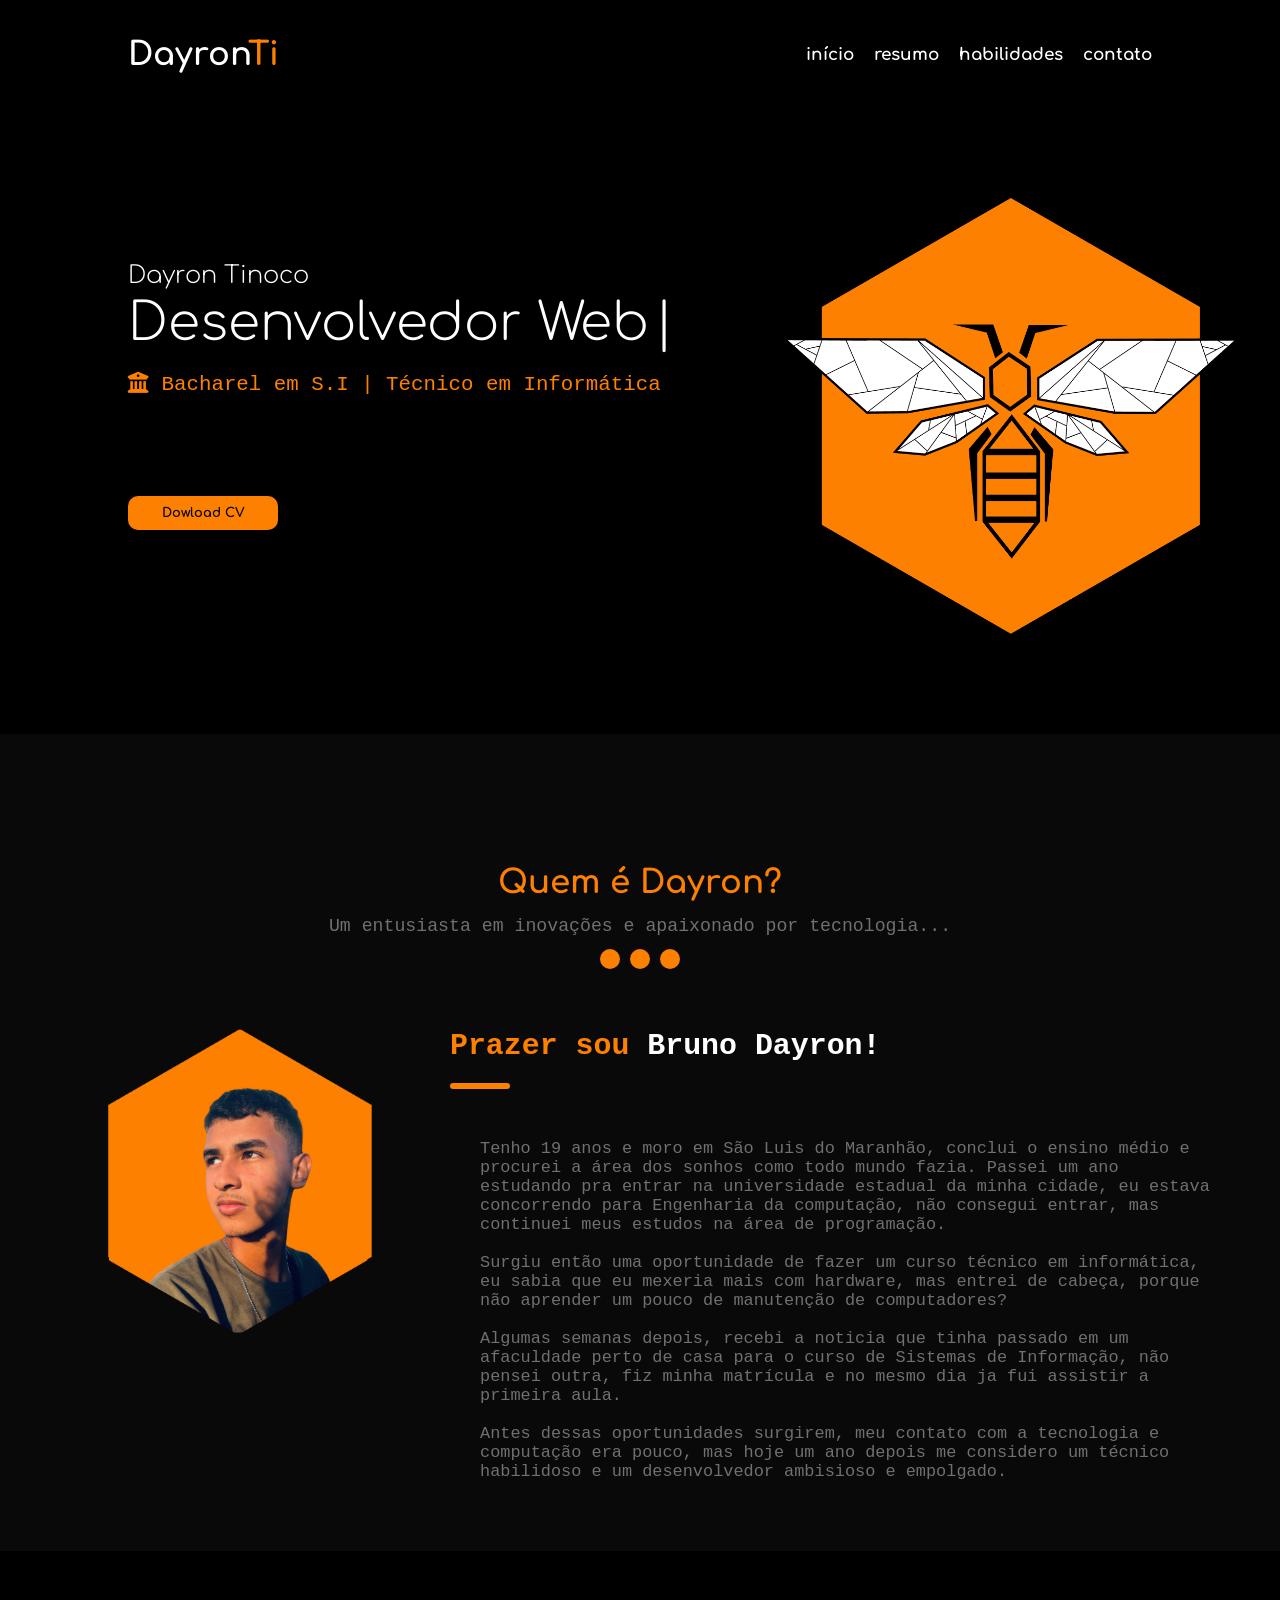
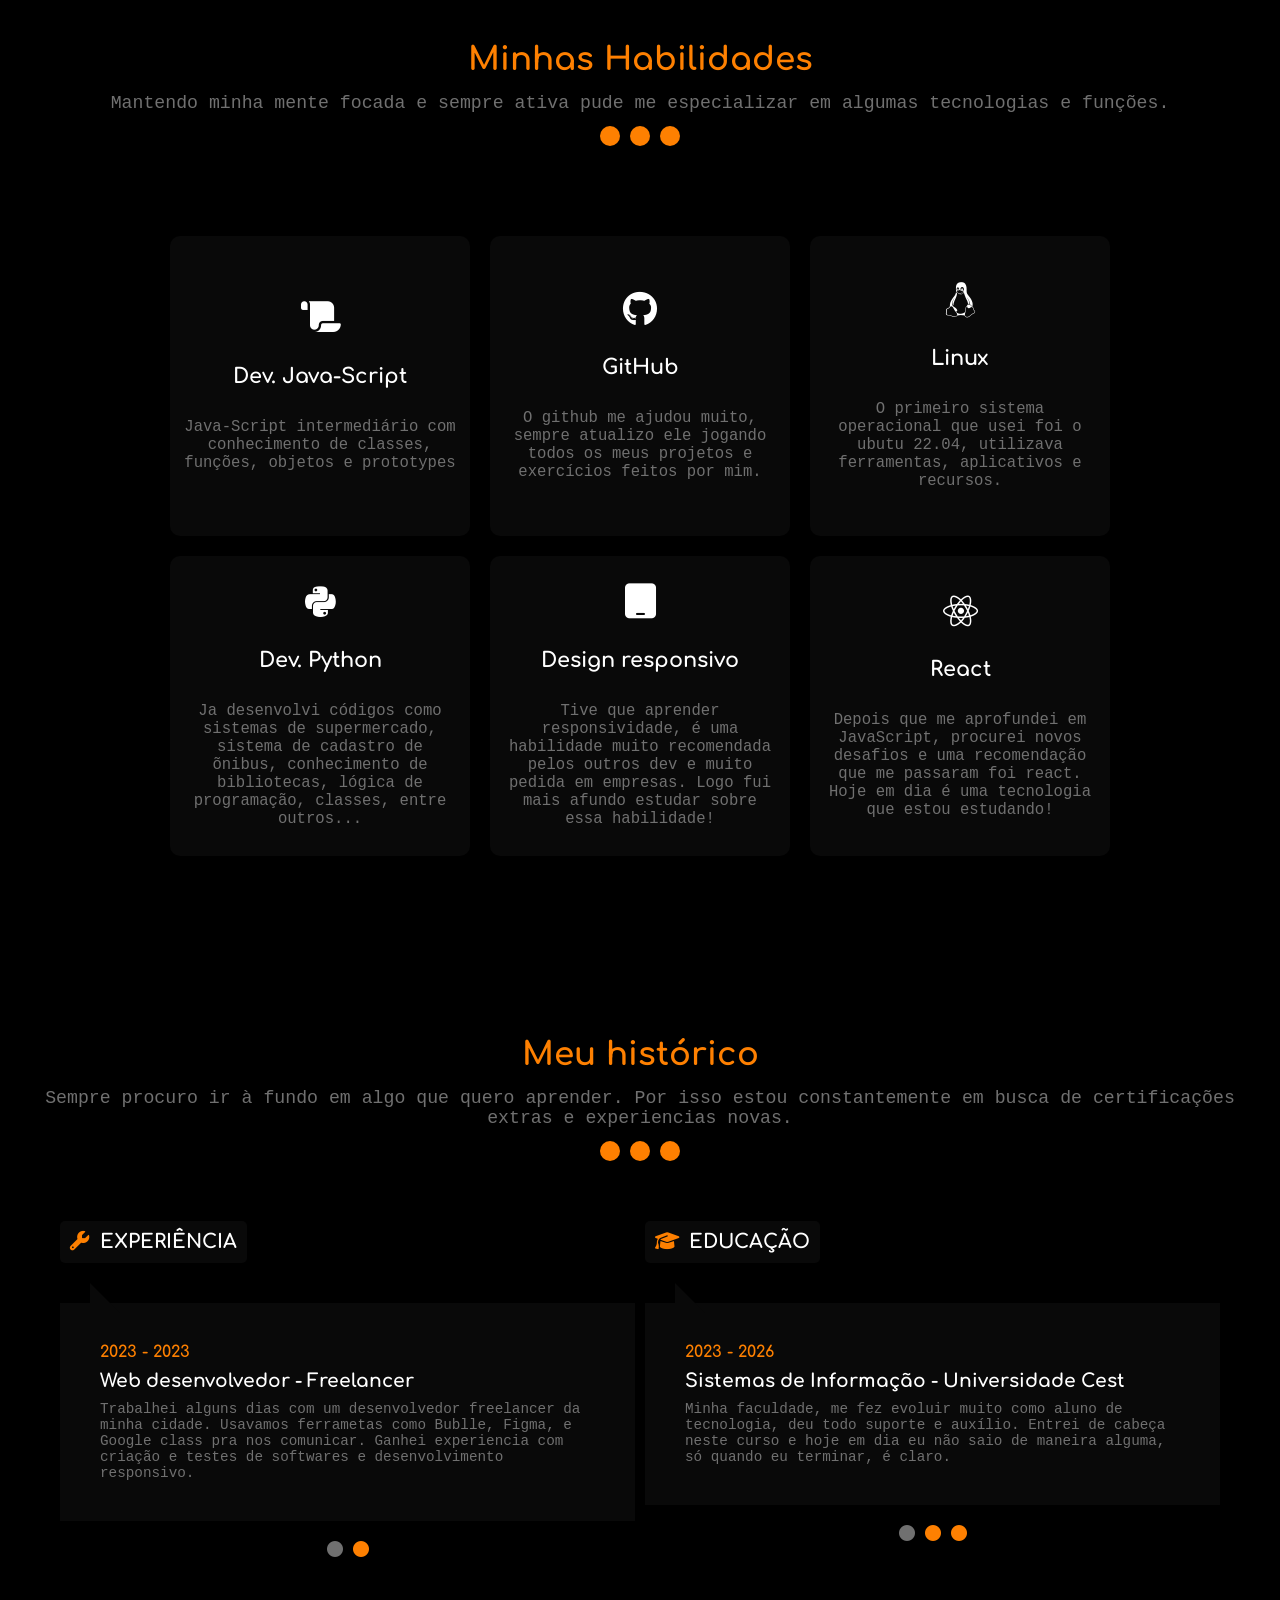
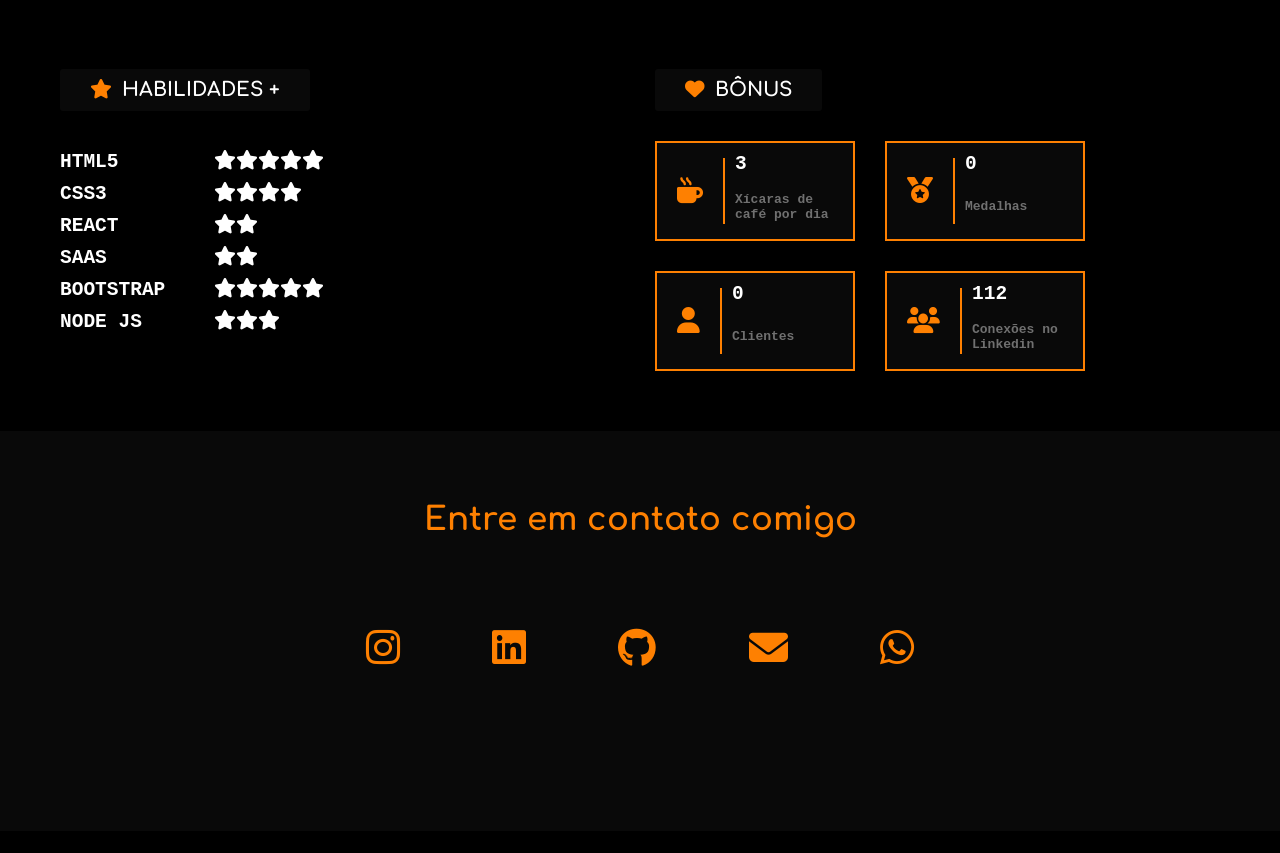
==== index.html @ c847990f "Atualização Atualizei imagens, deixei firme a minha paleta de cores, minha paleta de fontes, fiz min" ====
<!DOCTYPE html>
<html lang="pt-BR">
<head>
    <meta charset="UTF-8">
    <meta name="viewport" content="width=device-width, initial-scale=1.0">
    <title>Meu Portfólio</title>
    <link rel="stylesheet" href="./assets/css/estilo.css">
    <link rel="stylesheet" href="https://cdnjs.cloudflare.com/ajax/libs/font-awesome/6.4.2/css/all.min.css" integrity="sha512-z3gLpd7yknf1YoNbCzqRKc4qyor8gaKU1qmn+CShxbuBusANI9QpRohGBreCFkKxLhei6S9CQXFEbbKuqLg0DA==" crossorigin="anonymous" referrerpolicy="no-referrer" />
</head>
<body>
    <header id="inicio">
        <h1 style="color: white"> Dayron<a style="color: #fe8001; font-family: comfortaa;" href="linkedin.com/bruno-dayron/" target="_blank">Ti</a></h1>

        <nav>
            <ul class="navegacaoPrimaria">
                <li>
                    <a href="#inicio">início</a>
                </li>
                <li>
                    <a href="#resumo">resumo</a>
                </li>
                <li>
                    <a href="#habilidades">habilidades</a>
                </li>
                <li>
                    <a href="#contato">contato</a>
                </li>
            </ul>

            <div class="mobile_menu_icon">
                <button onclick="menuShow()" class="icon" > <i class="fa-solid fa-bars"></i> </button>
            </div>
        </nav>
    </header>
    <div class="mobile_menu">
        <ul class="navegacaoPrimaria2">
            <li class="nav-iten">
                <a href="#inicio"><i class="fa-solid fa-house"></i></a>
            </li>
            <li class="nav-iten">
                <a href="#resumo"><i class="fa-solid fa-book"></i></a>
            </li>
            <li class="nav-iten">
                <a href="#habilidades"><i class="fa-solid fa-code"></i></a>
            </li>
            <li class="nav-iten">
                <a href="#contato"><i class="fa-solid fa-comments"></i></a>
            </li>
        </ul>
    </div>
    <main>
        <section class="sessao1">
            <div>
                <h2 class="meuNome">
                    Dayron Tinoco
                </h2>
                <h2 class="digitando"> Desenvolvedor Web</h2>
                <p> <i class="fa-solid fa-building-columns"></i> Bacharel em S.I | Técnico em Informática</p>
                <button> <a href="/assets/Documentos/CurriculoDev (2).pdf" target="_blank" dowload style="color: black; font-family: comfortaa;" >Dowload CV</a></button>
            </div>
            <img id="imageminicio" src="/assets/imagens/MinhaLogo.png" alt="Uma imagem grande e muito linda minha">
        </section>
    
        <Article class="sobre" id="resumo">
            <section class="sobre_titulo">
                <h2>Quem é Dayron?</h2>
                <p>Um entusiasta em inovações e apaixonado por tecnologia...</p>
                <div>
                    <span></span>
                    <span></span>
                    <span></span>
                </div>
            </section>
            <img src="/assets/imagens/MeuRosto.png" alt="Uma foto de apresentação minha">
            <section class="sobre_conteudo">
                <div class="sobre_texto">
                    <h2>Prazer sou <span style="color: white;"> Bruno Dayron! </span></h2>
                    <p>Tenho 19 anos e moro em São Luis do Maranhão, conclui o ensino médio e procurei a área dos sonhos como todo mundo fazia. Passei um ano estudando pra entrar na universidade estadual da minha cidade, eu estava concorrendo para Engenharia da computação, não consegui entrar, mas continuei meus estudos na área de programação.
                        <br> <br> Surgiu então uma oportunidade de fazer um curso técnico em informática, eu sabia que eu mexeria mais com hardware, mas entrei de cabeça, porque não aprender um pouco de manutenção de computadores? <br>
                        <br> Algumas semanas depois, recebi a noticia que tinha passado em um afaculdade perto de casa para o curso de Sistemas de Informação, não pensei outra, fiz minha matrícula e no mesmo dia ja fui assistir a primeira aula.
                        <br> <br>
                        Antes dessas oportunidades surgirem, meu contato com a tecnologia e computação era pouco, mas hoje um ano depois me considero um técnico habilidoso e um desenvolvedor ambisioso e empolgado.
                    </p> 
                </div>
            </section>
        </Article>

        <section class="services" id="habilidades">
            <div class="sobre_titulo">
                <h2>Minhas Habilidades</h2>
                <p>Mantendo minha mente focada e sempre ativa pude me especializar em algumas tecnologias e funções. </p>
                <div>
                    <span></span>
                    <span></span>
                    <span></span>
                </div>
            </div>
            <div class="meuServicos" >
                <ul>
                    <li>
                        <i class="fa-solid fa-scroll"></i>
                        <h3>Dev. Java-Script</h3>
                        <p>Java-Script intermediário com conhecimento de classes, funções, objetos e prototypes </p>
                    </li>
                    <li>
                        <i class="fa-brands fa-github"></i>
                        <h3>GitHub</h3>
                        <p>O github me ajudou muito, sempre atualizo ele jogando todos os meus projetos e exercícios feitos por mim.</p>
                    </li>
                    <li>
                        <i class="fa-brands fa-linux"></i>
                        <h3>Linux</h3>
                        <p>O primeiro sistema operacional que usei foi o ubutu 22.04, utilizava ferramentas, aplicativos e recursos.</p>
                    </li>
                    <li>
                        <i class="fa-brands fa-python"></i>
                        <h3>Dev. Python</h3>
                        <p>Ja desenvolvi códigos como sistemas de supermercado, sistema de cadastro de õnibus, conhecimento de bibliotecas, lógica de programação, classes, entre outros...</p>
                    </li>
                    <li>
                        <i class="fa-solid fa-tablet"></i>
                        <h3>Design responsivo</h3>
                        <p>Tive que aprender responsividade, é uma habilidade muito recomendada pelos outros dev e muito pedida em empresas. Logo fui mais afundo estudar sobre essa habilidade!</p>
                    </li>
                    <li>
                        <i class="fa-brands fa-react"></i>
                        <h3> React </h3>
                        <p>Depois que me aprofundei em JavaScript, procurei novos desafios e uma recomendação que me passaram foi react. Hoje em dia é uma tecnologia que estou estudando!</p>
                    </li>
                </ul>
            </div>
        </section>
        
        <div class="my_resume">
            <div class="sobre_titulo">
                <h2>Meu histórico</h2>
                <p>Sempre procuro ir à fundo em algo que quero aprender. Por isso estou constantemente em busca de certificações extras e experiencias novas.</p>
                <div>
                    <span></span>
                    <span></span>
                    <span></span>
                </div>
            </div>
            <div class="resume_generica">
                <h2 class="experience"><i class="fa-solid fa-wrench" style="color: #fe8001;"></i>EXPERIÊNCIA</h2>
                <div class="experience_content">
                    <div>
                        <span>2023 - 2023</span>
                        <h3>Web desenvolvedor - Freelancer</h3>
                        <p>Trabalhei alguns dias com um desenvolvedor freelancer da minha cidade. Usavamos ferrametas como Bublle, Figma, e Google class pra nos comunicar. Ganhei experiencia com criação e testes de softwares e desenvolvimento responsivo.</p>
                    </div>
                    <div>
                        <span>2023 - Atualmente</span>
                        <h3>Técnico de informática - Estágio</h3>
                        <p>Atuei como técnico em informática na Secretaria da Cultura do Estado do Maranhão (SECMA), minhas principais funções foram:
                            Manutenção de computadores, suporte ao usuário em relação a hadwares, softwares e impressoras! </p>
                    </div>
                    <ul>
                        <li><i class="fa-solid fa-circle"></i></li>
                        <li><i class="fa-solid fa-circle"></i></li>
                    </ul>
                </div>
                <h2 class="education"><i class="fa-solid fa-graduation-cap" style="color: #fe8001;"></i></i>EDUCAÇÃO</h2>
                <div class="education_content">
                    <div>
                        <span>2023 - 2026</span>
                        <h3>Sistemas de Informação - Universidade Cest</h3>
                        <p>Minha faculdade, me fez evoluir muito como aluno de tecnologia, deu todo suporte e auxílio. Entrei de cabeça neste curso e hoje em dia eu não saio de maneira alguma, só quando eu terminar, é claro.</p>
                    </div>
                    <div>
                        <span>2022 - 2023</span>
                        <h3>Informática Avançada - Técnico</h3>
                        <p>Meu curso técnico, por mais que meu sonho seja trabalhar como dev, ja tive boas experiências com manutenção de computadores, redes e softawares! Neste curso eu tive os primeiros passos com o Illustrator, Photoshop, Banco de dados, Eletrônica Básica... </p>
                    </div>
                    <div>
                        <span>2023 - Atualmente</span>
                        <h3>Curso em Video</h3>
                        <p>Considero o Curso em Video (plataforma de estudo gratuita de tecnologia) uma parte da minha formação já que HTML, CSS, JS, Algorítmos, Python aprendi, apriori, por la.</p>
                    </div>
                    <ul>
                        <li><i class="fa-solid fa-circle"></i></li>
                        <li><i class="fa-solid fa-circle"></i></li>
                        <li><i class="fa-solid fa-circle"></i></li>
                    </ul>

                </div>
            </div>
            <div class="cursos">
                <div class="my_skill">
                    <h2><i class="fa-sharp fa-solid fa-star"></i>HABILIDADES +</h2>
                    <div class="skill_content">
                        <h3>HTML5</h3>
                        <ul>
                            <li><i class="fa-sharp fa-solid fa-star"></i></li>
                            <li><i class="fa-sharp fa-solid fa-star"></i></li>
                            <li><i class="fa-sharp fa-solid fa-star"></i></li>
                            <li><i class="fa-sharp fa-solid fa-star"></i></li>
                            <li><i class="fa-sharp fa-solid fa-star"></i></li>
                        </ul>
                    </div>
                    <div class="skill_content">
                        <h3>CSS3</h3>
                        <ul>
                            <li><i class="fa-sharp fa-solid fa-star"></i></li>
                            <li><i class="fa-sharp fa-solid fa-star"></i></li>
                            <li><i class="fa-sharp fa-solid fa-star"></i></li>
                            <li><i class="fa-sharp fa-solid fa-star"></i></li>
                        </ul>
                    </div>
                    <div class="skill_content">
                        <h3>REACT</h3>
                        <ul>
                            <li><i class="fa-sharp fa-solid fa-star"></i></li>
                            <li><i class="fa-sharp fa-solid fa-star"></i></li>
                        </ul>
                    </div>
                    <div class="skill_content">
                        <h3>SAAS</h3>
                        <ul>
                            <li><i class="fa-sharp fa-solid fa-star"></i></li>
                            <li><i class="fa-sharp fa-solid fa-star"></i></li>
                        </ul>
                    </div>
                    <div class="skill_content">
                        <h3>BOOTSTRAP</h3>
                        <ul>
                            <li><i class="fa-sharp fa-solid fa-star"></i></li>
                            <li><i class="fa-sharp fa-solid fa-star"></i></li>
                            <li><i class="fa-sharp fa-solid fa-star"></i></li>
                            <li><i class="fa-sharp fa-solid fa-star"></i></li>
                            <li><i class="fa-sharp fa-solid fa-star"></i></li>
                        </ul>
                    </div>
                    <div class="skill_content">
                        <h3>NODE JS</h3>
                        <ul>
                            <li><i class="fa-sharp fa-solid fa-star"></i></li>
                            <li><i class="fa-sharp fa-solid fa-star"></i></li>
                            <li><i class="fa-sharp fa-solid fa-star"></i></li>
                        </ul>
                    </div>
                </div>
                <div class="funfacts">
                    <h2> <i class="fa-solid fa-heart"></i>BÔNUS</h2>
                    <ul>
                        <li>
                            <i class="fa-solid fa-mug-hot"></i>
                            <span>3</span>
                            <p>Xícaras de café por dia</p>
                        </li>
                        <li>
                            <i class="fa-solid fa-medal"></i>
                            <span>0</span>
                            <p>Medalhas</p>
                        </li>
                        <li>
                            <i class="fa-solid fa-user"></i>
                            <span>0</span>
                            <p>Clientes</p>
                        </li>
                        <li>
                            <i class="fa-solid fa-users"></i>
                            <span>112</span>
                            <p>Conexões no Linkedin</p>
                        </li>
                    </ul>
                </div>
            </div>
        </div>

    </main> 
    <footer>
        <section class="sobre_info" id="contato">
            <h3>Entre em contato comigo</h3>
            <div class="networks">
                <p> <a href=""> <i class="fa-brands fa-instagram"></i> </a></p>
                <p> <a href="https://www.linkedin.com/bruno-dayron"> <i class="fa-brands fa-linkedin"></i> </a></p>
                <p> <a href=" https://github.com/DayronTi/ " target="_blank" > <i class="fa-brands fa-github"></i> </a></p>
                <p> <a href=""> <i class="fa-solid fa-envelope"></i> </a></p>
                <p> <a href=""> <i class="fa-brands fa-whatsapp"></i> </a></p>
            </div>
        </section>
    </footer>

    <script src="/assets/js/main.js"></script>
    <script src="https://code.jquery.com/jquery-3.3.1.slim.min.js" integrity="sha384-q8i/X+965DzO0rT7abK41JStQIAqVgRVzpbzo5smXKp4YfRvH+8abtTE1Pi6jizo" crossorigin="anonymous"></script>
<script src="https://cdnjs.cloudflare.com/ajax/libs/popper.js/1.14.3/umd/popper.min.js" integrity="sha384-ZMP7rVo3mIykV+2+9J3UJ46jBk0WLaUAdn689aCwoqbBJiSnjAK/l8WvCWPIPm49" crossorigin="anonymous"></script>
<script src="https://stackpath.bootstrapcdn.com/bootstrap/4.1.3/js/bootstrap.min.js" integrity="sha384-ChfqqxuZUCnJSK3+MXmPNIyE6ZbWh2IMqE241rYiqJxyMiZ6OW/JmZQ5stwEULTy" crossorigin="anonymous"></script>
</body>
</html>
---- assets/css/estilo.css ----
@import url('https://fonts.googleapis.com/css2?family=Comfortaa:wght@300;400;500;600;700&display=swap');
:root {
    --cor-primaria: #000;
    --cor-background: rgb(9, 9, 9);
    --cor-secundaria: #fff;
    --cor-terciaria: #fe8001;
    --cor-quartenaria: #ffffffcc;
    --cor-paragrafos: #707070;

    --font-primaria: monospace;
    --font-secundaria: comfortaa;
} 

* {
    max-width: 100%;
    font-family: var(--font-primaria);
    padding: 0%;
    margin: 0%;
    box-sizing: border-box;
    list-style: none;
    text-decoration: none;
}

body {
    max-width: 100%;
    margin: 0 auto;
    background-color: var(--cor-primaria);
}

/* HEADER  */

header {
    margin-top: 10px;
    background-color: var(--cor-primaria);
    display: flex;
    align-items: center;
    justify-content: space-between;
    padding: 2% 10%;
    /*position: fixed;
    width: 100%;
    z-index: 1000;*/
}

header:hover{
    border-bottom: 0.5px solid white;
    transition: 0.5s;
    cursor: pointer;
}

header h1 {
    color: var(--cor-terciaria);
    font-family: var(--font-secundaria);
    font-size: 2.5rem;
}

header span {
    font-family: var(--font-secundaria);
    font-weight: 300;
    color: var(--cor-secundaria);
}


header .navegacaoPrimaria {
    align-items: baseline;
    padding-left: 0 10%;
    display: flex;
    gap: 20px;
}

header .navegacaoPrimaria li a {
    font-family: var(--font-secundaria);
    font-weight: 700;
    color: white;
    font-size: 1.3rem;
}

header .navegacaoPrimaria li a:hover {
    color: #fe8001;
}

.mobile_menu_icon, .mobile_menu {
    display: none;
}

/*      MAIN     */

main .sessao1 {
    animation: inicializar .7s forwards;
    background-color: var(--cor-primaria);
    display: grid;
    grid-template-columns: 1fr 1fr;
    justify-content: space-around;
    align-items: center;
    gap: 60px;
    padding-left: 10%;
}

main .sessao1 div {
    margin-top: 30%;
    align-self: start;
    display: grid;
    margin-bottom: 40px;
}

main .sessao1 div h2 {
    font-family: var(--font-secundaria);
    font-weight: 200;
    color: var(--cor-secundaria);
}

main .sessao1 .digitando {
    margin-top: 5px;
    font-size: 4rem;
    margin-bottom: 20px;   
}

/*      EFEITO DE DIGITAR     */

.digitando::after {
    content: '|';
    margin-left: 5px;
    opacity: 1;
    animation: pisca .9s infinite;
}

main .sessao1 div p {
    font-size: 1.6rem;
    color: var(--cor-terciaria);
}

main .sessao1 div button {
    cursor: pointer;
    margin-top: 100px;
    width: 150px;
    border: none;
    border-radius: 10px;
    color: var(--cor-primaria);
    background-color: var(--cor-terciaria);
    font-family: var(--font-secundaria);
    font-weight: 700;
    font-size: 1rem;
    padding: 10px;
    margin-bottom: 30%;
}

main .sessao1 div button:hover {
    color: var(--cor-secundaria);
    border: 1px solid var(--cor-secundaria);
}

main .sessao1 img {
    width: 600px;
    
}

/* Função chamada Pisca */

@keyframes pisca { 
    from {
        opacity: 1;
    }

    to {
        opacity: 0;
    }
}

/* Função chamada inicializar */
@keyframes inicializar { 
    from {
        opacity: 0;
        transform: translate3d(0, -60px, 0);
    }

    to {
        opacity: 1;
        transform: translate3d(0, 0, 0);
    }
}

/*  SESSÃO PRINCIPAL SOBRE MIM  */
main {
    background-color: rgb(9, 9, 9);
    color: var(--cor-secundaria);
}

.sobre {
    margin-top: 60px;
    display: grid;
    grid-template-columns: 1fr 1fr 1fr;
    gap: 30px;
    justify-content: center;
    padding: 40px;
}

.sobre_titulo {
    margin: 30px 0;
    grid-column: 1/-1; /*Faz com que o conteudo fique no começo da coluna, ouy seja no topo*/
    text-align: center;
}

.sobre_titulo h2 {
    font-size: 2.5rem;
    color: var(--cor-terciaria);
    margin-bottom: 15px;
    font-family: var(--font-secundaria);
}

.sobre_titulo p {
    color: #707070;
    font-size: 1.4rem;
    margin-bottom: 1rem;
    position: relative;
}

.sobre_titulo div {
    display: flex;
    gap: 10px;
    justify-content: center;
}

.sobre_titulo span {
    display: block;
    height: 20px;
    width: 20px;
    border-radius: 50%;
    background-color: var(--cor-terciaria);
}

article img {
    animation: ladoSessao .5s ease-in-out forwards;
    cursor: pointer;
    grid-row: 2;
    max-width: 100%;
    border-radius: 60%;
    filter: blur(0px);
}

article img:hover {
    transition: .5s ease in;
    filter: blur(2px);
}

article .sobre_conteudo {
    animation: sobeSessao .6s ease-in-out forwards;
    grid-column: 2/-1;
    color: #707070;
    display: grid;
    grid-template-columns: 1fr 1fr;
} 

article .sobre_texto {
    display: grid;
    grid-column: 1/-1;
    grid-template-columns: 1fr 1fr;
}

.sobre_texto h2 {
    font-size: 2.3rem;
    color: var(--cor-terciaria);
    grid-column: 1/-1;
}

.sobre_texto h2:after {
    background-color: var(--cor-terciaria);
    height: 6px;
    width: 60px;
    margin: 20px 0;
    content: '';
    display: block;
    border-radius: 5px;
}

.sobre_texto p {
    font-size: 1.3rem;
    grid-row: 2;
    grid-column: 1/-1;
    padding: 30px;
}

/*INICIANDO A SESSAO DE HABILIDADES*/

.services {
    font-family: var(--font-secundaria);
    color: white;
    background-color: var(--cor-primaria);
    padding-top: 70px;
    padding-bottom: 70px;
    padding: 60px;
}

.meuServicos {
    color: var(--cor-secundaria);
    padding: 60px;
}

.meuServicos ul {
    display: flex;
    flex-wrap: wrap;
    gap: 20px;
    align-items: center;
    justify-content: center;
}

.meuServicos ul li {
    cursor: pointer;
    position: relative;
    padding: 10px;
    display: grid;
    gap: 30px;
    border-radius: 10px;
    text-align: center;
    max-width: 300px;
    align-content: center;
    height: 300px;
    background-color: var(--cor-background);
}

.meuServicos ul li i {
    font-size: 2.7rem;
}

.meuServicos ul li h3 {
    font-weight: 700;
    font-size: 1.6rem;
    font-family: var(--font-secundaria);
}

.meuServicos ul li p {
    font-family: var(--font-primaria);
    color: var(--cor-paragrafos);
    font-size: 1.2rem;
}

.meuServicos li::before {
    content: '';
    transition: .5s ease-in-out;
    border-radius: 15px;
    width: 0px;
    height: 0px;
    position: absolute;
    top: -2px;
    right: -2px;
    border-top: 2px solid transparent;
    border-right: 2px solid transparent;
}

.meuServicos li::after {
    content: '';
    transition: .5s ease-in-out;
    border-radius: 15px;
    width: 0px;
    height: 0px;
    position: absolute;
    bottom: -2px;
    left: -2px;
    border-bottom: 2px solid transparent;
    border-left: 2px solid transparent;
}

.meuServicos li:hover::before {
    width: 100%;
    height: 100%;
    border-top: 2px solid var(--cor-terciaria);
    border-right: 2px solid var(--cor-terciaria);
}

.meuServicos li:hover::after {
    width: 100%;
    height: 100%;
    border-bottom: 2px solid var(--cor-terciaria);
    border-left: 2px solid var(--cor-terciaria);
}


/*      SESSAO DE MINHAS FORMAÇÕES     */

.my_resume {
    background-color: var(--cor-primaria);
    padding: 30px;
}

.resume_generica {
    padding: 30px;
    display: grid;
    grid-template-columns: 1fr 1fr;
    justify-content: center;
    gap: 10px;
    align-items: start;
}

.resume_generica h2 {
    color: var(--cor-secundaria);
    font-family: var(--font-secundaria);
    font-size: 1.5rem;
    background-color: var(--cor-background);
    justify-self: start;
    padding: 10px;
    border-radius: 5px;
}

.resume_generica h2 i {
    margin-right: 10px;
}

.experience {
    margin-bottom: 30px;
    grid-column: 1;
    grid-row: 1;
}

.education {
    margin-bottom: 30px;
    grid-column: 2;
    grid-row: 1;
}

.experience_content ul {
    color: var(--cor-terciaria);
    gap: 10px;
    display: flex;
    cursor: pointer;
    margin-top: 20px;
    justify-content: center;
}

.resume_generica .experience_content div {
    background-color: var(--cor-background);
    padding: 40px;
    display: none;
    animation: ladoSessao .5s ease-in-out forwards;
    position: relative;
}

.resume_generica .experience_content div.ativo {
    display: block;
}

.resume_generica .experience_content div::before {
    content: '';
    border-right: 30px solid transparent;
    border-bottom: 30px solid var(--cor-background);
    position: absolute;
    top: -20px;
    left: 30px;
    display: inline-block;
}

.resume_generica .experience_content div span {
    color: var(--cor-terciaria);
    font-family: var(--font-secundaria);
    font-weight: bold;
}

.resume_generica .experience_content div h3 {
    font-family: var(--font-secundaria);
    margin: 10px 0;
}

.resume_generica .experience_content div p {
    color: var(--cor-paragrafos);
    font-size: 1.1rem;
}

.experience_content ul li.ativo {
    color: var(--cor-paragrafos);
}

/*      MEUS DIPLOMAS E CURSOS    */

.education_content ul {
    color: var(--cor-terciaria);
    gap: 10px;
    display: flex;
    cursor: pointer;
    margin-top: 20px;
    justify-content: center;
}

.resume_generica .education_content div {
    background-color: var(--cor-background);
    animation: ladoSessao .5s ease-in-out forwards;
    display: none;
    padding: 40px;
    position: relative;
}

.resume_generica .education_content div.ativo {
    display: block;
}

.resume_generica .education_content div::before {
    content: '';
    border-right: 30px solid transparent;
    border-bottom: 30px solid var(--cor-background);
    position: absolute;
    top: -20px;
    left: 30px;
    display: inline-block;
}

.resume_generica .education_content div span {
    color: var(--cor-terciaria);
    font-family: var(--font-secundaria);
    font-weight: bold;
}

.resume_generica .education_content div h3 {
    font-family: var(--font-secundaria);
    margin: 10px 0;
}

.resume_generica .education_content div p {
    color: var(--cor-paragrafos);
    font-size: 1.1rem;
}

.education_content ul li.ativo {
    color: var(--cor-paragrafos);
}


/* EXTRAS E SKILLS */
.cursos {
    margin-top: 50px;
    display: grid;
    grid-template-columns: 1fr 1fr 1fr 1fr;
    align-items: start;
    padding: 30px;
    gap: 30px;
    justify-content: center;
}

.my_skill {
    display: grid;
}

.my_skill h2 {
    padding: 10px 30px;
    border-radius: 3px;
    background-color: var(--cor-background);
    font-size: 1.5rem;
    font-family: var(--font-secundaria);
    margin-bottom: 30px;
    justify-self: start;
}

.my_skill h2 i {
    padding-right: 10px;
    color: var(--cor-terciaria);
}

.skill_content {
    font-size: 1.5rem;
    grid-column: 1/2;
    display: grid;
    grid-template-columns: 1fr 1fr;
    gap: 40px;
    margin-top: 10px;
}

.skill_content h3 {
    font-size: 1.5rem;
}

.skill_content ul {
    display: flex;
}

.skill_content ul:hover {
    cursor: pointer;
    color: #fe8001;
}

/* FUNFACTS */
.funfacts {
    animation: sobeSessao .6s ease-in-out forwards;
    grid-column: 3/-1;
    grid-row: 1;
    display: grid;
    grid-template-columns: 1fr 1fr;
}

.funfacts h2 {
    grid-column: 1/-1;
    padding: 10px 30px;
    background-color: var(--cor-background);
    font-family: var(--font-secundaria);
    border-radius: 3px;
    font-size: 1.5rem;
    margin-bottom: 30px;
    justify-self: start;
}

.funfacts h2 i {
    color: var(--cor-terciaria);
    padding-right: 10px;
}

.funfacts ul {
    display: grid;
    grid-template-columns: 1fr 1fr;
    gap: 30px;
}

.funfacts ul li {
    background-color: var(--cor-background);
    border: 2px solid var(--cor-terciaria);
    grid-template-columns: auto 1fr;
    align-self: start;
    width: 200px;
    height: 100px;
    display: grid;
}

.funfacts ul li i {
    grid-row: 1/3;
    margin: auto;
    padding: 20px;
    font-size: 2rem;
    color: var(--cor-terciaria);
    border-right: 2px solid ;
}

.funfacts ul li span {
    font-size: 1.5rem;
    color: white;
    font-family: var(--font-primaria);
    font-weight: bold;
    padding-top: 10px;
    padding-left: 10px;
}

.funfacts ul li p {
    padding: 10px;
    color: var(--cor-paragrafos);
    font-weight: bold;
}

/*  INICIANDO O FOOTER  '*/


.sobre_info {
    height: 400px;
    background-color: var(--cor-background);
    color: var(--cor-terciaria);
}

.networks {
    width: 50%;
    margin: auto;
    display: flex;
    font-size: 3rem;
    justify-content: space-around;
}

.networks a {
    color: var(--cor-terciaria);
}

.sobre_info h3 {
    text-align: center;
    padding: 70px;
    padding-bottom: 90px;
    justify-content: center; 
    font-family: var(--font-secundaria);
    font-size: 2.5rem;
}



/*  COMEÇANDO OS EFFEITOS DO MAIN   */

@keyframes sobeSessao {
    from {
        transition: .5s;
        transform: translate3d(60px, 0, 0);
    }

    to {
        transform: translate3d(0, 0, 0);
    }
}

@keyframes ladoSessao {
    from {
        transition: .5s;
        transform: translate3d(-60px, 0, 0);
    }

    to {
        transform: translate3d(0, 0, 0);
    }
}


/*      RESPONSIVIDADE DE TELAS     */


@media (max-width: 1080px) {
    .sessao1 img {
        display: none;
    }

    .sessao1 {
        background-image: url(/assets/imagens/euPortifolio.png);
        background-repeat: no-repeat;
        background-size: 500px;
        background-position-x: right;
    }
}

@media (max-width: 900px) {
    .sobre img {
        width: 500px;
        grid-column: 1/-1;
        justify-self: center;
    }

    .sobre_conteudo {
        display: block;
        width: 700px;

    }

    header {
        padding-top: 30px;
        display: flex;
    }

    header .navegacaoPrimaria {
        display: none;
    }

    .mobile_menu_icon {
        display: block;
    }

    .mobile_menu_icon :hover {
        color: var(--cor-terciaria);
    }

    .mobile_menu_icon button {
        background-color: transparent;
        color: white;
        font-size: 2.5rem;
        border: none;
        cursor: pointer;
    }

    .mobile_menu ul {
        animation: sobeSessao .8s ease-in-out forwards;
        background-color: var(--cor-primaria);
        flex-direction: row;
        text-align: center;
        padding-bottom: 1rem;
        position: absolute;
        right: 7%;
        z-index: 1;
        border-radius: 0 0 10px 10px;
        background-color: #0000000c;
       
    }

    .mobile_menu .nav-iten {
        position: relative;
        display: block;
        padding: 1.2rem;
    }

    .mobile_menu .nav-iten a {
        color: var(--cor-secundaria);
        font-family: var(--font-secundaria);
        font-size: 2.5rem;
    }

    .open {
        display: block;
    }

    main .sessao1 div p {
        font-size: 1.3rem;
        line-height: 2rem;
    }

    .mobile_menu .nav-iten:hover{
        transition: 0.2s ease-in-out 0.0s;
        content: '';
        margin: 10px;
        border-bottom: 2px solid var(--cor-terciaria);
        border-right: 2px solid var(--cor-terciaria);
        margin: -1px;
    }

    .mobile_menu .nav-iten:hover{
        transition: 0.5s ease-in-out 0.0s;
        content: '';
        margin: 10px;
        border-top: 2px solid var(--cor-terciaria);
        border-left: 2px solid var(--cor-terciaria);
        margin: -1px;
    }
}

@media (max-width: 700px) {
    .sessao1 img {
        display: none;
    }

    .sessao1 {
        background-image: url(/assets/imagens/euPortifolio.png);
        background-repeat: no-repeat;
        background-size: 400px;
    }

    .sobre img {
        width: 300px;
    }

    .sobre_conteudo {
        display: none;
    }

    .sobre_conteudo {
        display: block;
        width: 600px;
    }
}

@media (max-width: 600px) {
    .sessao1 img {
        display: none;
    }

    .sessao1 {
        background-image: url(/assets/imagens/euPortifolio.png);
        background-repeat: no-repeat;
        background-size: 400px;
    }

    .sobre img {
        width: 300px;
    }

    .sobre_conteudo {
        display: none;
    }

    .sobre_conteudo {
        display: block;
        width: 400px;
    }
}
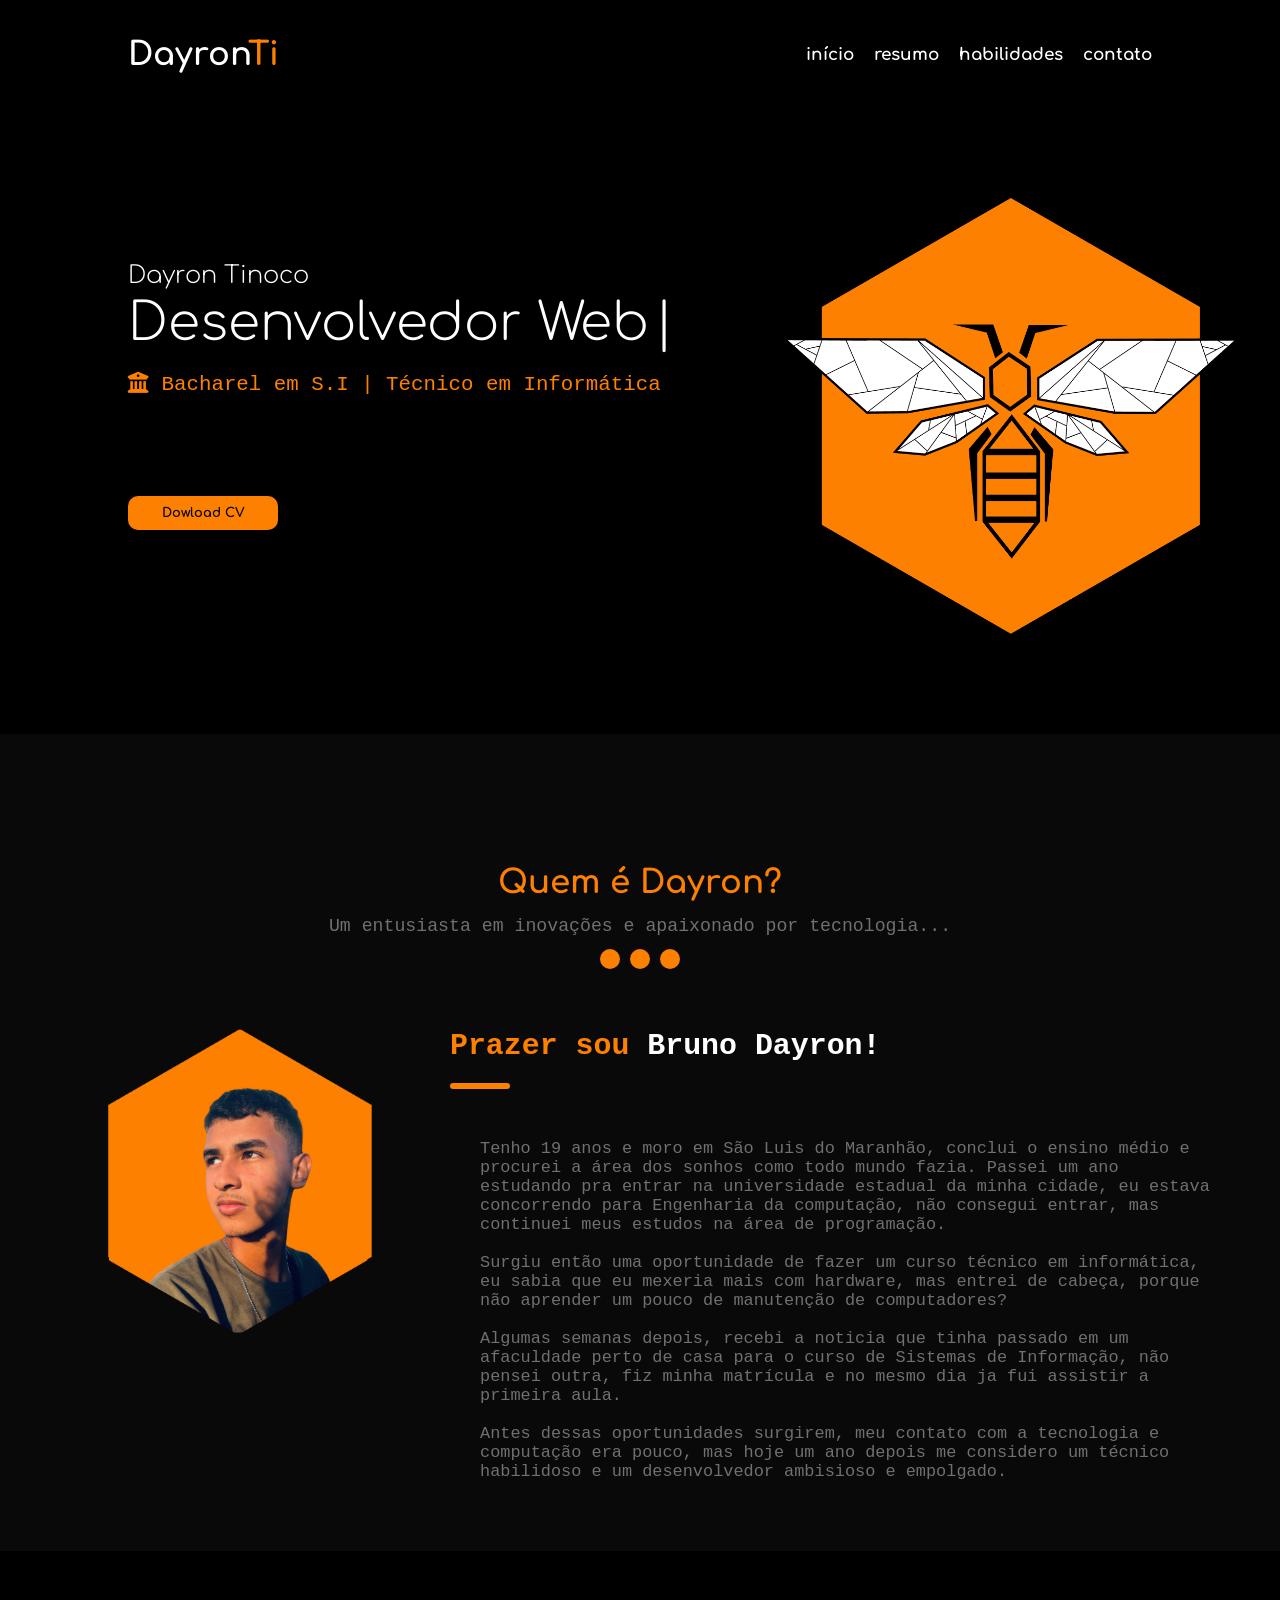
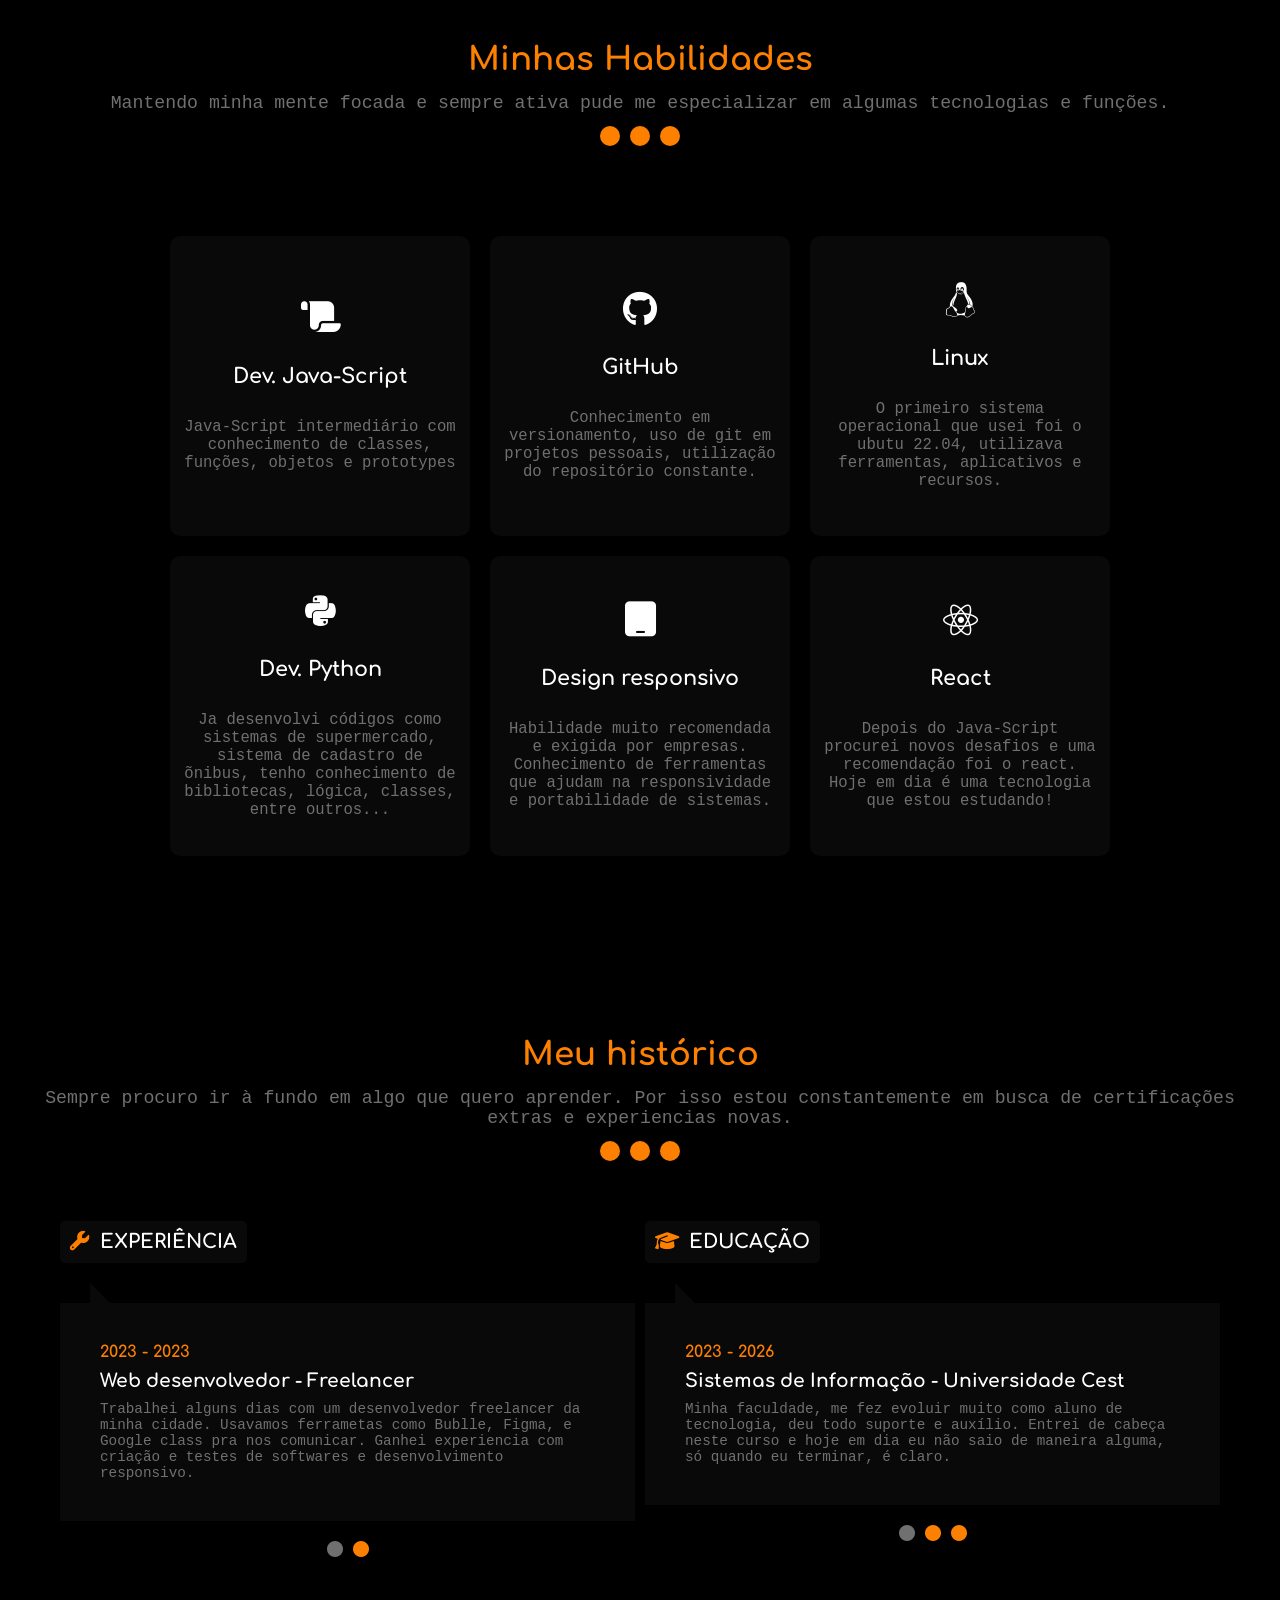
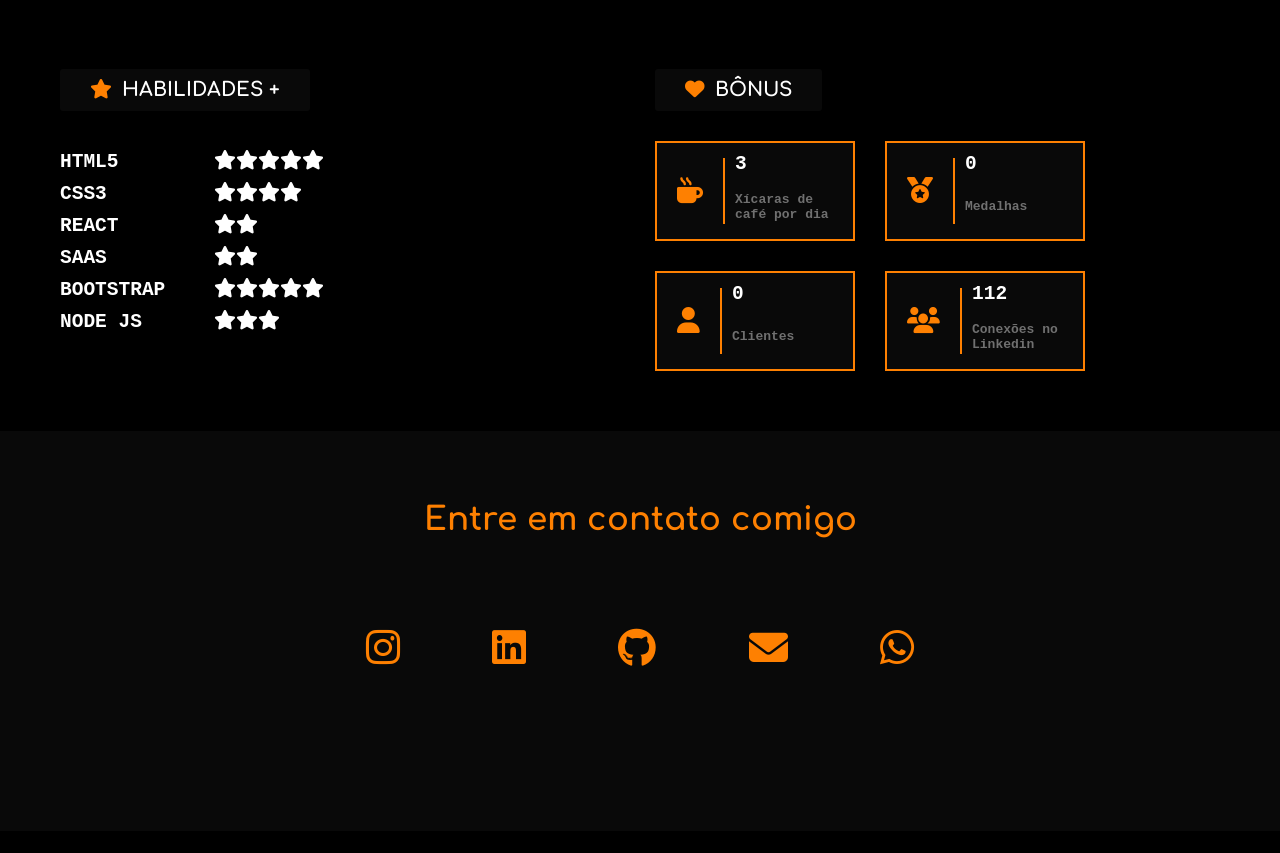
==== commit eac2fb09: "7janeiro2059 teste" ====
--- a/index.html
+++ b/index.html
@@ -56,9 +56,9 @@
                 </h2>
                 <h2 class="digitando"> Desenvolvedor Web</h2>
                 <p> <i class="fa-solid fa-building-columns"></i> Bacharel em S.I | Técnico em Informática</p>
-                <button> <a href="/assets/Documentos/CurriculoDev (2).pdf" target="_blank" dowload style="color: black; font-family: comfortaa;" >Dowload CV</a></button>
-            </div>
-            <img id="imageminicio" src="/assets/imagens/MinhaLogo.png" alt="Uma imagem grande e muito linda minha">
+                <button> <a href="./assets/Documentos/CurriculoDev (2).pdf" target="_blank" dowload style="color: black; font-family: comfortaa;" >Dowload CV</a></button>
+            </div>
+            <img id="imageminicio" src="./assets/imagens/MinhaLogo.png" alt="Uma imagem grande e muito linda minha">
         </section>
     
         <Article class="sobre" id="resumo">
@@ -71,7 +71,7 @@
                     <span></span>
                 </div>
             </section>
-            <img src="/assets/imagens/MeuRosto.png" alt="Uma foto de apresentação minha">
+            <img src="./assets/imagens/MeuRosto.png" alt="Uma foto de apresentação minha">
             <section class="sobre_conteudo">
                 <div class="sobre_texto">
                     <h2>Prazer sou <span style="color: white;"> Bruno Dayron! </span></h2>
@@ -105,7 +105,7 @@
                     <li>
                         <i class="fa-brands fa-github"></i>
                         <h3>GitHub</h3>
-                        <p>O github me ajudou muito, sempre atualizo ele jogando todos os meus projetos e exercícios feitos por mim.</p>
+                        <p>Conhecimento em versionamento, uso de git em projetos pessoais, utilização do repositório constante.</p>
                     </li>
                     <li>
                         <i class="fa-brands fa-linux"></i>
@@ -115,17 +115,17 @@
                     <li>
                         <i class="fa-brands fa-python"></i>
                         <h3>Dev. Python</h3>
-                        <p>Ja desenvolvi códigos como sistemas de supermercado, sistema de cadastro de õnibus, conhecimento de bibliotecas, lógica de programação, classes, entre outros...</p>
+                        <p>Ja desenvolvi códigos como sistemas de supermercado, sistema de cadastro de õnibus, tenho conhecimento de bibliotecas, lógica, classes, entre outros...</p>
                     </li>
                     <li>
                         <i class="fa-solid fa-tablet"></i>
                         <h3>Design responsivo</h3>
-                        <p>Tive que aprender responsividade, é uma habilidade muito recomendada pelos outros dev e muito pedida em empresas. Logo fui mais afundo estudar sobre essa habilidade!</p>
+                        <p>Habilidade muito recomendada e exigida por empresas. Conhecimento de ferramentas que ajudam na responsividade e portabilidade de sistemas.</p>
                     </li>
                     <li>
                         <i class="fa-brands fa-react"></i>
                         <h3> React </h3>
-                        <p>Depois que me aprofundei em JavaScript, procurei novos desafios e uma recomendação que me passaram foi react. Hoje em dia é uma tecnologia que estou estudando!</p>
+                        <p>Depois do Java-Script procurei novos desafios e uma recomendação foi o react. Hoje em dia é uma tecnologia que estou estudando!</p>
                     </li>
                 </ul>
             </div>
--- a/assets/css/estilo.css
+++ b/assets/css/estilo.css
@@ -703,7 +703,8 @@
     }
 
     .sessao1 {
-        background-image: url(/assets/imagens/euPortifolio.png);
+        margin-top: 50px;
+        background-image: url(/assets/imagens/MinhaLogo.png);
         background-repeat: no-repeat;
         background-size: 500px;
         background-position-x: right;
@@ -800,6 +801,23 @@
         border-left: 2px solid var(--cor-terciaria);
         margin: -1px;
     }
+
+    .funfacts {
+        animation: sobeSessao .6s ease-in-out forwards;
+        grid-column: 1/3;
+        grid-row: 3;
+        display: grid;
+        grid-template-columns: 1fr 1fr;
+    }
+
+    .resume_generica {
+        padding: 30px;
+        display: grid;
+        grid-template-columns: 1fr 1fr;
+        justify-content: center;
+        gap: 10px;
+        align-items: start;
+    }
 }
 
 @media (max-width: 700px) {
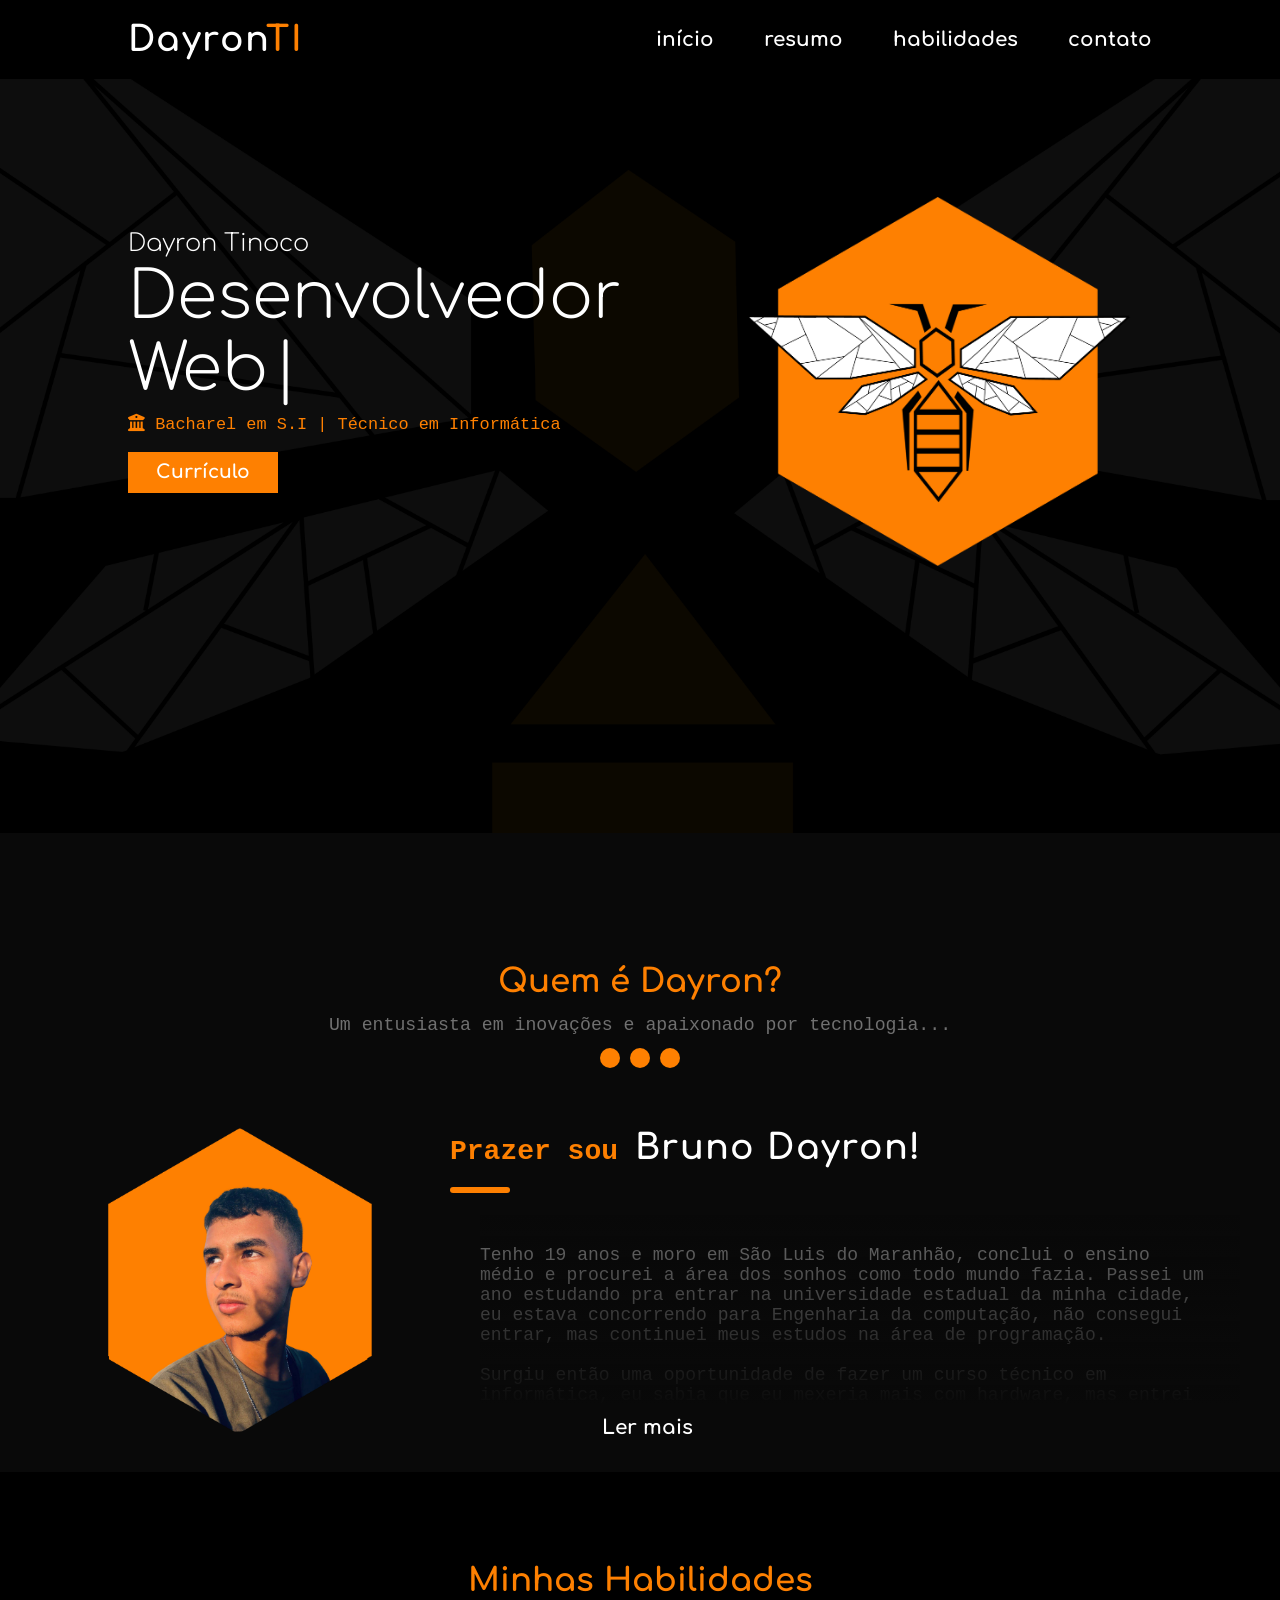
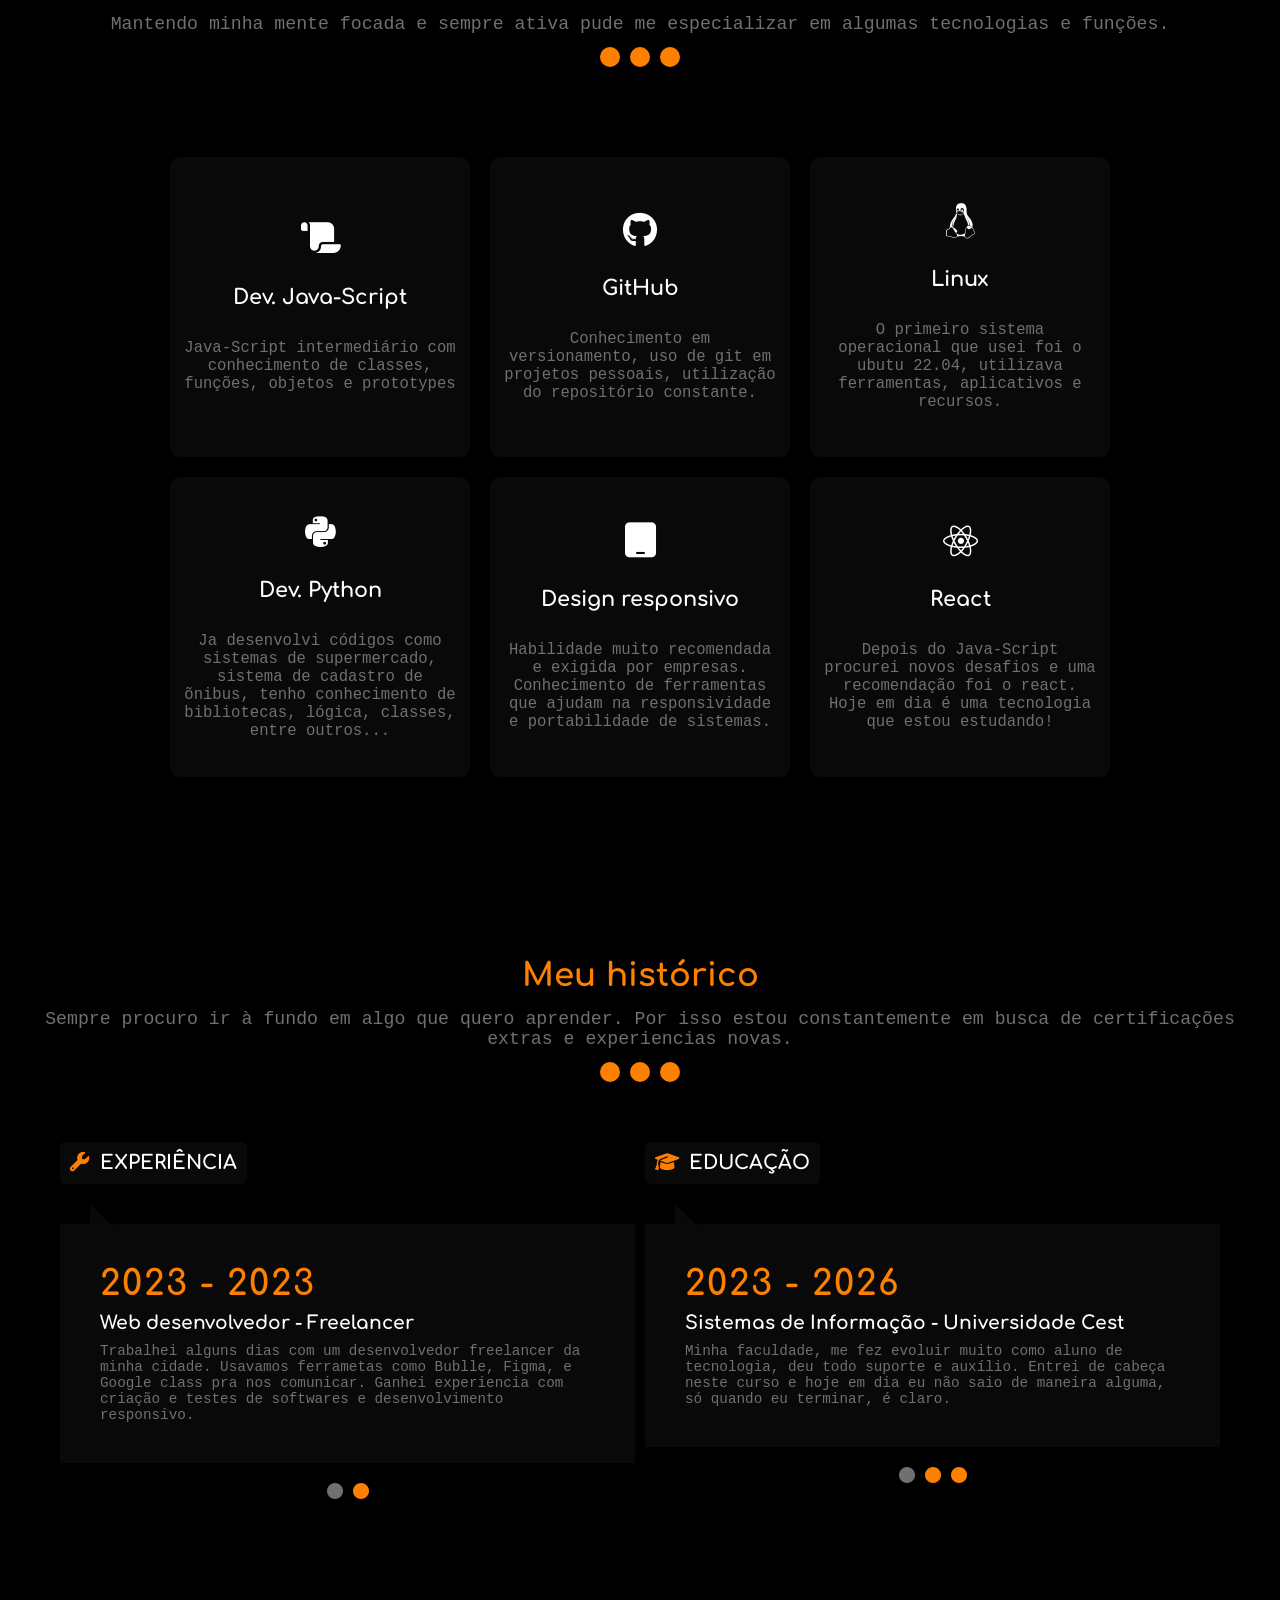
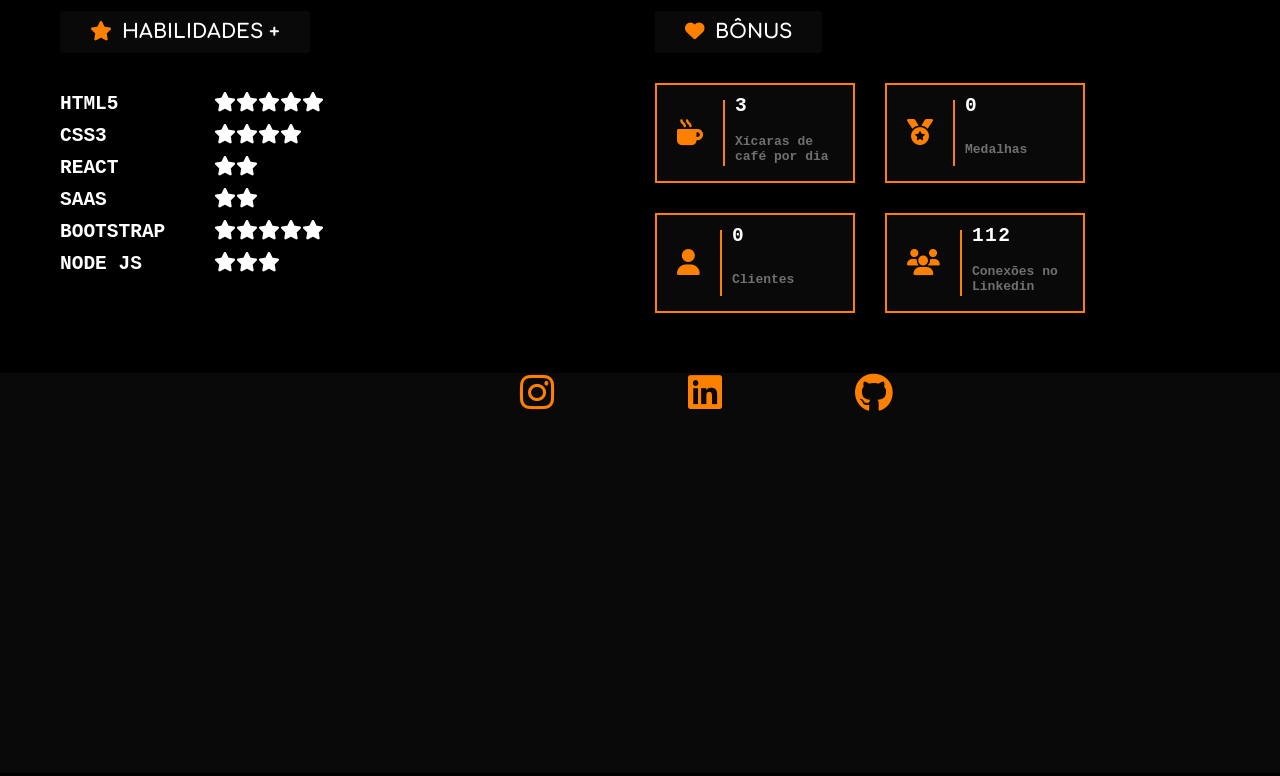
==== commit 836d8d95: "Criação pelo prototipo do figma" ====
--- a/index.html
+++ b/index.html
@@ -1,3 +1,4 @@
+    <!-- Bruno Dayron -->
 <!DOCTYPE html>
 <html lang="pt-BR">
 <head>
@@ -9,8 +10,7 @@
 </head>
 <body>
     <header id="inicio">
-        <h1 style="color: white"> Dayron<a style="color: #fe8001; font-family: comfortaa;" href="linkedin.com/bruno-dayron/" target="_blank">Ti</a></h1>
-
+        <h1 style="color: white"> Dayron<a style="color: #fe8001; font-family: comfortaa;" href="https://www.linkedin.com/in/bruno-dayron-510028240/" target="_blank">TI</a></h1>
         <nav>
             <ul class="navegacaoPrimaria">
                 <li>
@@ -28,11 +28,11 @@
             </ul>
 
             <div class="mobile_menu_icon">
-                <button onclick="menuShow()" class="icon" > <i class="fa-solid fa-bars"></i> </button>
+                <button onclick="menuShow()" class="icon"> <i class="fa-solid fa-bars"></i> </button>
             </div>
         </nav>
     </header>
-    <div class="mobile_menu">
+    <div class="mobile_menu"> <! -- MENU EM CELULAR-->
         <ul class="navegacaoPrimaria2">
             <li class="nav-iten">
                 <a href="#inicio"><i class="fa-solid fa-house"></i></a>
@@ -51,16 +51,13 @@
     <main>
         <section class="sessao1">
             <div>
-                <h2 class="meuNome">
-                    Dayron Tinoco
-                </h2>
-                <h2 class="digitando"> Desenvolvedor Web</h2>
+                <h2 class="meuNome">Dayron Tinoco</h2>
+                <h2 class="digitando">Desenvolvedor Web</h2>
                 <p> <i class="fa-solid fa-building-columns"></i> Bacharel em S.I | Técnico em Informática</p>
-                <button> <a href="./assets/Documentos/CurriculoDev (2).pdf" target="_blank" dowload style="color: black; font-family: comfortaa;" >Dowload CV</a></button>
-            </div>
-            <img id="imageminicio" src="./assets/imagens/MinhaLogo.png" alt="Uma imagem grande e muito linda minha">
+                <button> <a href="./assets/Documentos/CurriculoDev (2).pdf" target="_blank" dowload style="color: rgb(255, 255, 255); font-family: comfortaa; font-size: larger; font-weight: 900;" >Currículo</a></button>
+            </div>
+            <img id="imageminicio" src="./assets/imagens/MinhaLogo.png" alt="Minha logo, um hexágono laranja com uma abelha feita por formas geométricas com as asas cortadas por linhas fazendo uma textura de diamante">
         </section>
-    
         <Article class="sobre" id="resumo">
             <section class="sobre_titulo">
                 <h2>Quem é Dayron?</h2>
@@ -71,7 +68,7 @@
                     <span></span>
                 </div>
             </section>
-            <img src="./assets/imagens/MeuRosto.png" alt="Uma foto de apresentação minha">
+            <img src="./assets/imagens/MeuRosto.png" alt="Uma foto de apresentação minha com um hexágono laranja de fundo">
             <section class="sobre_conteudo">
                 <div class="sobre_texto">
                     <h2>Prazer sou <span style="color: white;"> Bruno Dayron! </span></h2>
@@ -81,21 +78,22 @@
                         <br> <br>
                         Antes dessas oportunidades surgirem, meu contato com a tecnologia e computação era pouco, mas hoje um ano depois me considero um técnico habilidoso e um desenvolvedor ambisioso e empolgado.
                     </p> 
-                </div>
+                    <button class="lerMais">Ler mais</button>
+                </div>
+                
             </section>
         </Article>
-
         <section class="services" id="habilidades">
             <div class="sobre_titulo">
                 <h2>Minhas Habilidades</h2>
-                <p>Mantendo minha mente focada e sempre ativa pude me especializar em algumas tecnologias e funções. </p>
-                <div>
-                    <span></span>
-                    <span></span>
-                    <span></span>
-                </div>
-            </div>
-            <div class="meuServicos" >
+                <p>Mantendo minha mente focada e sempre ativa pude me especializar em algumas tecnologias e funções.</p>
+                <div>
+                    <span></span>
+                    <span></span>
+                    <span></span>
+                </div>
+            </div>
+            <div class="meuServicos">
                 <ul>
                     <li>
                         <i class="fa-solid fa-scroll"></i>
@@ -124,13 +122,12 @@
                     </li>
                     <li>
                         <i class="fa-brands fa-react"></i>
-                        <h3> React </h3>
+                        <h3>React</h3>
                         <p>Depois do Java-Script procurei novos desafios e uma recomendação foi o react. Hoje em dia é uma tecnologia que estou estudando!</p>
                     </li>
                 </ul>
             </div>
         </section>
-        
         <div class="my_resume">
             <div class="sobre_titulo">
                 <h2>Meu histórico</h2>
@@ -144,7 +141,7 @@
             <div class="resume_generica">
                 <h2 class="experience"><i class="fa-solid fa-wrench" style="color: #fe8001;"></i>EXPERIÊNCIA</h2>
                 <div class="experience_content">
-                    <div>
+                    <div class="ativo">
                         <span>2023 - 2023</span>
                         <h3>Web desenvolvedor - Freelancer</h3>
                         <p>Trabalhei alguns dias com um desenvolvedor freelancer da minha cidade. Usavamos ferrametas como Bublle, Figma, e Google class pra nos comunicar. Ganhei experiencia com criação e testes de softwares e desenvolvimento responsivo.</p>
@@ -156,13 +153,13 @@
                             Manutenção de computadores, suporte ao usuário em relação a hadwares, softwares e impressoras! </p>
                     </div>
                     <ul>
-                        <li><i class="fa-solid fa-circle"></i></li>
+                        <li class="ativo"><i class="fa-solid fa-circle"></i></li>
                         <li><i class="fa-solid fa-circle"></i></li>
                     </ul>
                 </div>
                 <h2 class="education"><i class="fa-solid fa-graduation-cap" style="color: #fe8001;"></i></i>EDUCAÇÃO</h2>
                 <div class="education_content">
-                    <div>
+                    <div class="ativo">
                         <span>2023 - 2026</span>
                         <h3>Sistemas de Informação - Universidade Cest</h3>
                         <p>Minha faculdade, me fez evoluir muito como aluno de tecnologia, deu todo suporte e auxílio. Entrei de cabeça neste curso e hoje em dia eu não saio de maneira alguma, só quando eu terminar, é claro.</p>
@@ -178,7 +175,7 @@
                         <p>Considero o Curso em Video (plataforma de estudo gratuita de tecnologia) uma parte da minha formação já que HTML, CSS, JS, Algorítmos, Python aprendi, apriori, por la.</p>
                     </div>
                     <ul>
-                        <li><i class="fa-solid fa-circle"></i></li>
+                        <li class="ativo"><i class="fa-solid fa-circle"></i></li>
                         <li><i class="fa-solid fa-circle"></i></li>
                         <li><i class="fa-solid fa-circle"></i></li>
                     </ul>
@@ -271,20 +268,19 @@
     </main> 
     <footer>
         <section class="sobre_info" id="contato">
-            <h3>Entre em contato comigo</h3>
             <div class="networks">
-                <p> <a href=""> <i class="fa-brands fa-instagram"></i> </a></p>
-                <p> <a href="https://www.linkedin.com/bruno-dayron"> <i class="fa-brands fa-linkedin"></i> </a></p>
-                <p> <a href=" https://github.com/DayronTi/ " target="_blank" > <i class="fa-brands fa-github"></i> </a></p>
-                <p> <a href=""> <i class="fa-solid fa-envelope"></i> </a></p>
-                <p> <a href=""> <i class="fa-brands fa-whatsapp"></i> </a></p>
+                <div>
+                    <span></span>
+                    <span></span>
+                    <span></span>
+                </div>
+                <p> <a href="https://www.intagram.com/dayrontinoco" target="_blank"> <i class="fa-brands fa-instagram"></i> </a></p>
+                <p> <a href="https://www.linkedin.com/bruno-dayron" target="_blank"> <i class="fa-brands fa-linkedin"></i> </a></p>
+                <p> <a href=" https://github.com/DayronTi/ " target="_blank"> <i class="fa-brands fa-github"></i> </a></p>
             </div>
         </section>
     </footer>
 
     <script src="/assets/js/main.js"></script>
-    <script src="https://code.jquery.com/jquery-3.3.1.slim.min.js" integrity="sha384-q8i/X+965DzO0rT7abK41JStQIAqVgRVzpbzo5smXKp4YfRvH+8abtTE1Pi6jizo" crossorigin="anonymous"></script>
-<script src="https://cdnjs.cloudflare.com/ajax/libs/popper.js/1.14.3/umd/popper.min.js" integrity="sha384-ZMP7rVo3mIykV+2+9J3UJ46jBk0WLaUAdn689aCwoqbBJiSnjAK/l8WvCWPIPm49" crossorigin="anonymous"></script>
-<script src="https://stackpath.bootstrapcdn.com/bootstrap/4.1.3/js/bootstrap.min.js" integrity="sha384-ChfqqxuZUCnJSK3+MXmPNIyE6ZbWh2IMqE241rYiqJxyMiZ6OW/JmZQ5stwEULTy" crossorigin="anonymous"></script>
 </body>
 </html>
--- a/assets/css/estilo.css
+++ b/assets/css/estilo.css
@@ -4,7 +4,7 @@
     --cor-background: rgb(9, 9, 9);
     --cor-secundaria: #fff;
     --cor-terciaria: #fe8001;
-    --cor-quartenaria: #ffffffcc;
+    --cor-quartenaria: rgba(255, 255, 255, 0.8);
     --cor-paragrafos: #707070;
 
     --font-primaria: monospace;
@@ -12,7 +12,6 @@
 } 
 
 * {
-    max-width: 100%;
     font-family: var(--font-primaria);
     padding: 0%;
     margin: 0%;
@@ -23,59 +22,52 @@
 
 body {
     max-width: 100%;
-    margin: 0 auto;
+    margin: auto;
     background-color: var(--cor-primaria);
 }
 
 /* HEADER  */
-
 header {
-    margin-top: 10px;
+    width: 100%;
+    position: fixed;
+    padding-top: 10px;
     background-color: var(--cor-primaria);
     display: flex;
     align-items: center;
     justify-content: space-between;
-    padding: 2% 10%;
-    /*position: fixed;
-    width: 100%;
-    z-index: 1000;*/
+    padding: 20px 10%;
+    z-index: 1000;
 }
 
 header:hover{
-    border-bottom: 0.5px solid white;
+    border-bottom: 0.2px solid var(--cor-secundaria);
     transition: 0.5s;
-    cursor: pointer;
-}
-
-header h1 {
-    color: var(--cor-terciaria);
-    font-family: var(--font-secundaria);
-    font-size: 2.5rem;
-}
-
-header span {
-    font-family: var(--font-secundaria);
-    font-weight: 300;
-    color: var(--cor-secundaria);
-}
-
+}
+
+header h1, span {
+    font-family: var(--font-secundaria);
+    letter-spacing: 1.40px;
+    font-size: 35px;
+}
 
 header .navegacaoPrimaria {
     align-items: baseline;
     padding-left: 0 10%;
     display: flex;
-    gap: 20px;
+    gap: 50px;
 }
 
 header .navegacaoPrimaria li a {
     font-family: var(--font-secundaria);
-    font-weight: 700;
+    font-weight: 900;
     color: white;
-    font-size: 1.3rem;
-}
-
-header .navegacaoPrimaria li a:hover {
-    color: #fe8001;
+    font-size: 20px;
+}
+
+header a:hover {
+    padding-bottom: 1px;
+    border-bottom: 1px solid #ffffff;
+    transition: .3s;  
 }
 
 .mobile_menu_icon, .mobile_menu {
@@ -83,20 +75,26 @@
 }
 
 /*      MAIN     */
+main {
+    max-width: 1940px;
+    margin: auto;
+}
 
 main .sessao1 {
     animation: inicializar .7s forwards;
-    background-color: var(--cor-primaria);
+    background-image: url(/assets/imagens/background.png);
+    background-size: cover;
+    background-position: center;
+    background-repeat: no-repeat;
     display: grid;
     grid-template-columns: 1fr 1fr;
-    justify-content: space-around;
     align-items: center;
-    gap: 60px;
     padding-left: 10%;
+    padding-bottom: 10%;
 }
 
 main .sessao1 div {
-    margin-top: 30%;
+    margin-top: 40%;
     align-self: start;
     display: grid;
     margin-bottom: 40px;
@@ -104,18 +102,17 @@
 
 main .sessao1 div h2 {
     font-family: var(--font-secundaria);
-    font-weight: 200;
+    font-weight: 300;
     color: var(--cor-secundaria);
 }
 
 main .sessao1 .digitando {
-    margin-top: 5px;
-    font-size: 4rem;
-    margin-bottom: 20px;   
+    margin-top: 4px;
+    font-size: 5rem;
+    margin-bottom: 10px;   
 }
 
 /*      EFEITO DE DIGITAR     */
-
 .digitando::after {
     content: '|';
     margin-left: 5px;
@@ -124,37 +121,31 @@
 }
 
 main .sessao1 div p {
-    font-size: 1.6rem;
+    font-size: 1.3rem;
     color: var(--cor-terciaria);
 }
 
 main .sessao1 div button {
     cursor: pointer;
-    margin-top: 100px;
+    margin-top: 3%;
     width: 150px;
     border: none;
-    border-radius: 10px;
-    color: var(--cor-primaria);
     background-color: var(--cor-terciaria);
-    font-family: var(--font-secundaria);
-    font-weight: 700;
-    font-size: 1rem;
+    font-size: 1.2rem;
     padding: 10px;
     margin-bottom: 30%;
 }
 
 main .sessao1 div button:hover {
-    color: var(--cor-secundaria);
     border: 1px solid var(--cor-secundaria);
 }
 
 main .sessao1 img {
-    width: 600px;
-    
+    padding-top: 10%;
+    width: 80%;
 }
 
 /* Função chamada Pisca */
-
 @keyframes pisca { 
     from {
         opacity: 1;
@@ -255,8 +246,51 @@
     grid-template-columns: 1fr 1fr;
 }
 
+article .sobre_texto p {
+    height: 190px;
+    overflow: hidden;
+    position: relative;
+}
+
+article .sobre_texto p::before {
+    content: '';
+    position: absolute;
+    bottom: 0;
+    width: 100%;
+    height: 100%;
+    background: linear-gradient(transparent, var(--cor-background));
+}
+
+article .sobre_texto button {
+    background-color: var(--cor-background);
+    border-style: none;
+    font-family: var(--font-secundaria);
+    font-size: 20px;
+    font-weight: bold;
+    width: 180px;
+    height: 30%;
+    margin: auto;
+    color: #fff;
+    cursor: pointer;
+    transition: all 0.2s ease-in-out;
+}
+
+article .sobre_texto button:hover {
+    padding-bottom: 6%;
+    border-bottom: 1px solid #ffffff;
+    transition: all 0.2s ease-in-out; 
+}
+
+article .sobre_texto.active p {
+    height: auto;
+}
+
+article .sobre_texto.active p::before {
+    visibility: hidden;
+}
+
 .sobre_texto h2 {
-    font-size: 2.3rem;
+    font-size: 28px;
     color: var(--cor-terciaria);
     grid-column: 1/-1;
 }
@@ -272,7 +306,7 @@
 }
 
 .sobre_texto p {
-    font-size: 1.3rem;
+    font-size: 18px;
     grid-row: 2;
     grid-column: 1/-1;
     padding: 30px;
@@ -667,8 +701,6 @@
     font-size: 2.5rem;
 }
 
-
-
 /*  COMEÇANDO OS EFFEITOS DO MAIN   */
 
 @keyframes sobeSessao {
@@ -693,9 +725,7 @@
     }
 }
 
-
 /*      RESPONSIVIDADE DE TELAS     */
-
 
 @media (max-width: 1080px) {
     .sessao1 img {
@@ -704,7 +734,7 @@
 
     .sessao1 {
         margin-top: 50px;
-        background-image: url(/assets/imagens/MinhaLogo.png);
+        background-image: url("./assets/imagens/MinhaLogo.png");
         background-repeat: no-repeat;
         background-size: 500px;
         background-position-x: right;
@@ -721,7 +751,6 @@
     .sobre_conteudo {
         display: block;
         width: 700px;
-
     }
 
     header {
@@ -760,7 +789,6 @@
         z-index: 1;
         border-radius: 0 0 10px 10px;
         background-color: #0000000c;
-       
     }
 
     .mobile_menu .nav-iten {
@@ -826,7 +854,7 @@
     }
 
     .sessao1 {
-        background-image: url(/assets/imagens/euPortifolio.png);
+        background-image: url("./assets/imagens/euPortifolio.png");
         background-repeat: no-repeat;
         background-size: 400px;
     }
@@ -851,7 +879,7 @@
     }
 
     .sessao1 {
-        background-image: url(/assets/imagens/euPortifolio.png);
+        background-image: url("./assets/imagens/euPortifolio.png");
         background-repeat: no-repeat;
         background-size: 400px;
     }
@@ -868,4 +896,19 @@
         display: block;
         width: 400px;
     }
+
+    .funfacts {
+        align-items: flex-end;
+        animation: sobeSessao .6s ease-in-out forwards;
+        grid-column: 1/3;
+        grid-row: 3;
+        display: grid;
+        grid-template-columns: 1fr 1fr;
+    }
+    .funfacts ul {
+        display: grid;
+        align-items: center;
+        grid-template-columns: 1fr;
+        gap: 30px;
+    }
 }
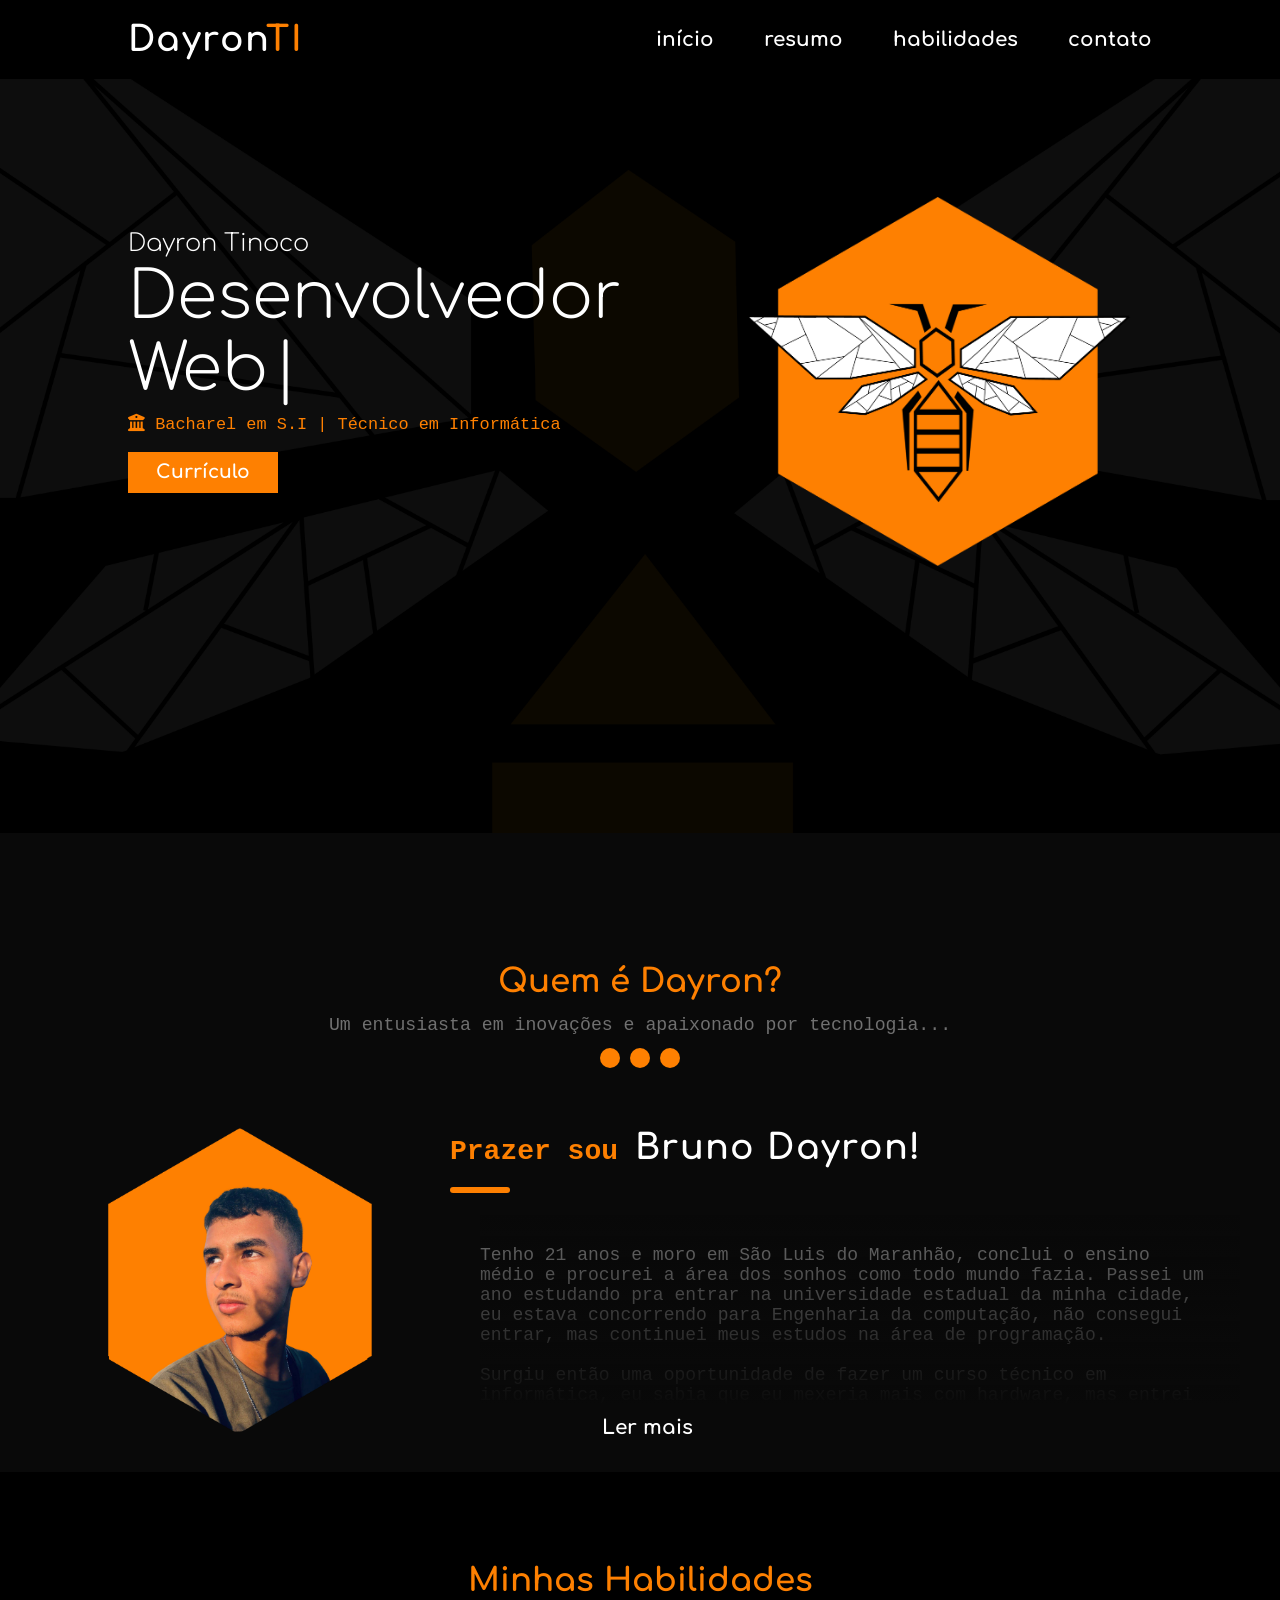
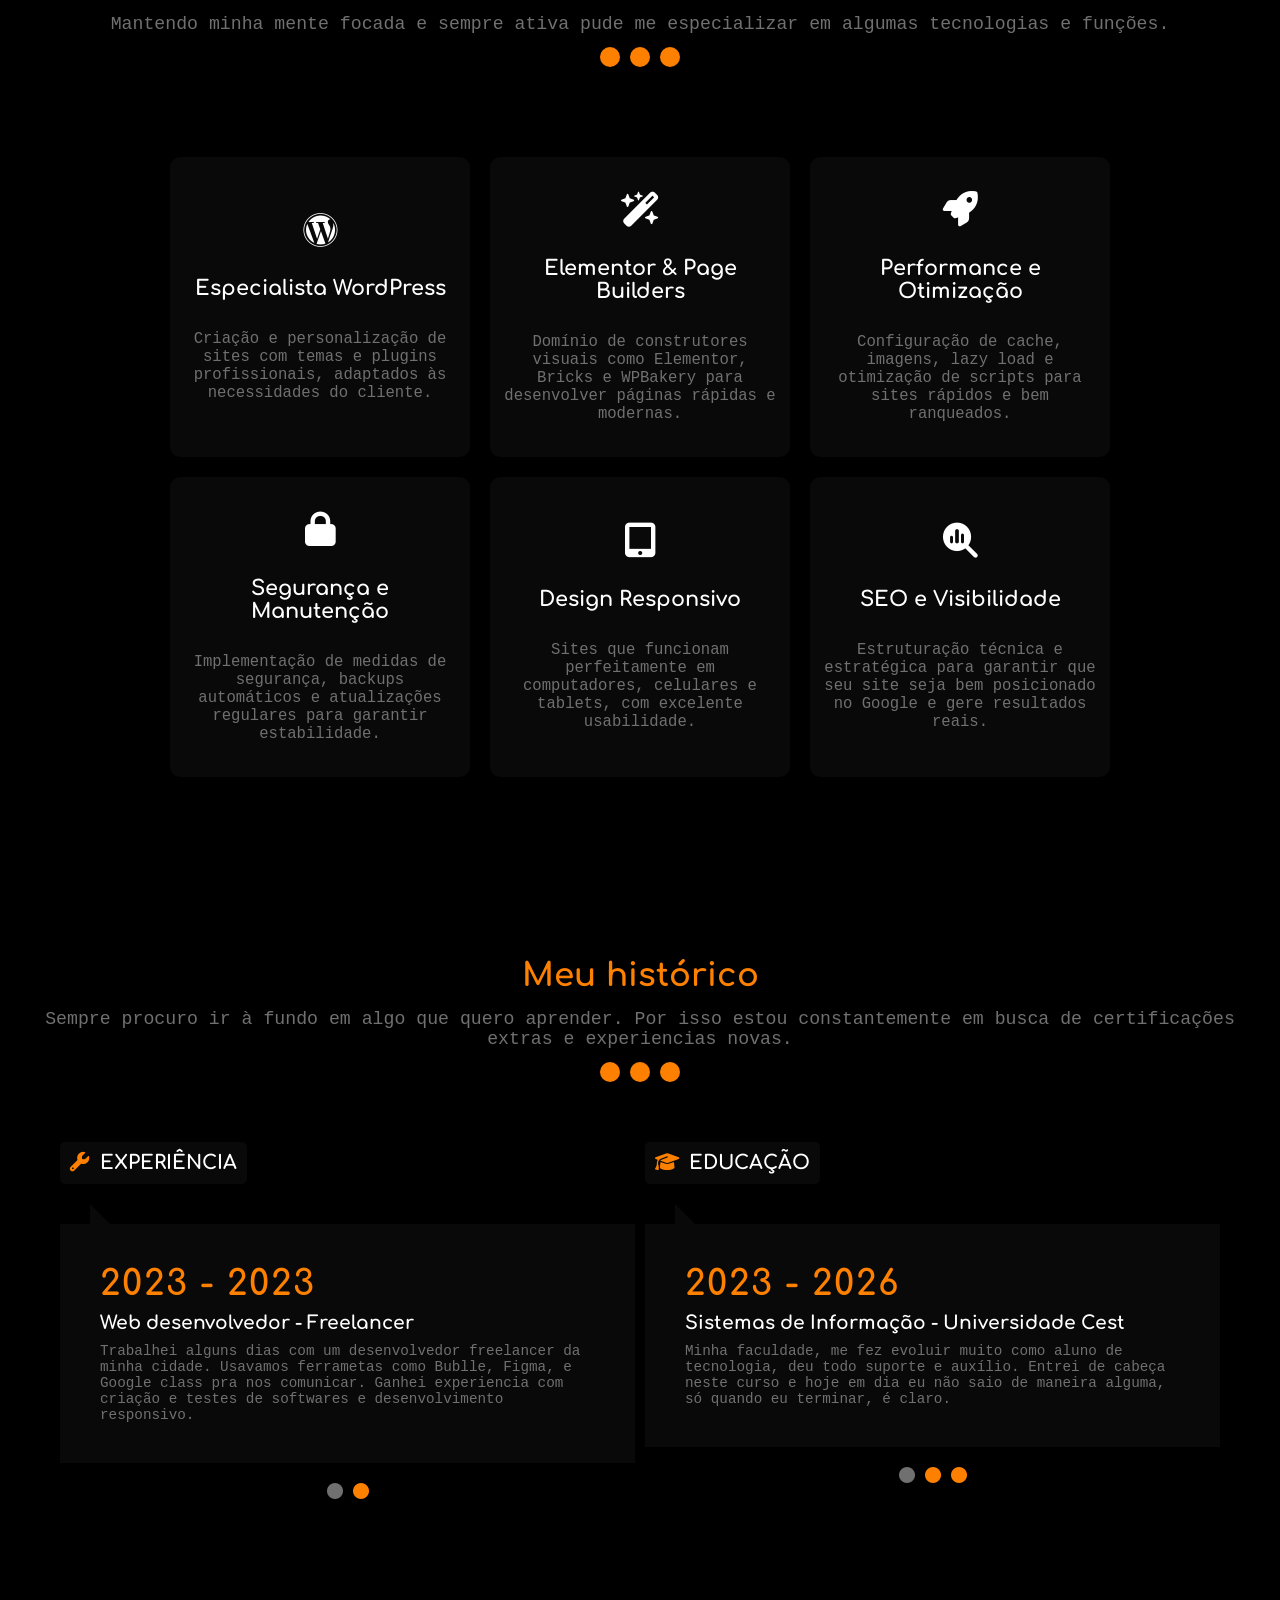
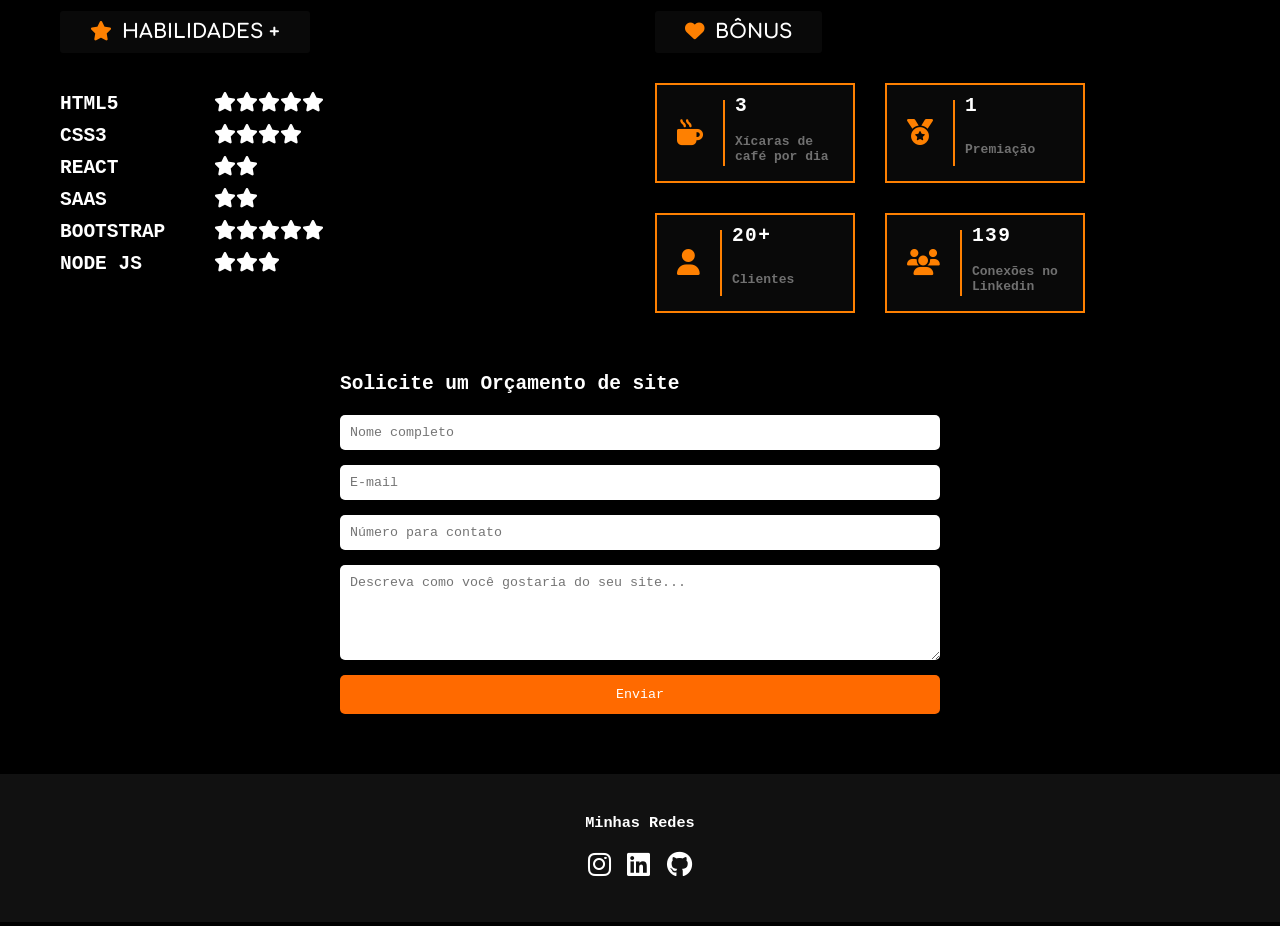
==== commit 70dd54ed: "Atualização do meu site voltada para criação de ladding pages em wordpress" ====
--- a/index.html
+++ b/index.html
@@ -9,7 +9,7 @@
     <link rel="stylesheet" href="https://cdnjs.cloudflare.com/ajax/libs/font-awesome/6.4.2/css/all.min.css" integrity="sha512-z3gLpd7yknf1YoNbCzqRKc4qyor8gaKU1qmn+CShxbuBusANI9QpRohGBreCFkKxLhei6S9CQXFEbbKuqLg0DA==" crossorigin="anonymous" referrerpolicy="no-referrer" />
 </head>
 <body>
-    <header id="inicio">
+    <header >
         <h1 style="color: white"> Dayron<a style="color: #fe8001; font-family: comfortaa;" href="https://www.linkedin.com/in/bruno-dayron-510028240/" target="_blank">TI</a></h1>
         <nav>
             <ul class="navegacaoPrimaria">
@@ -32,7 +32,7 @@
             </div>
         </nav>
     </header>
-    <div class="mobile_menu"> <! -- MENU EM CELULAR-->
+    <div class="mobile_menu">
         <ul class="navegacaoPrimaria2">
             <li class="nav-iten">
                 <a href="#inicio"><i class="fa-solid fa-house"></i></a>
@@ -49,8 +49,8 @@
         </ul>
     </div>
     <main>
-        <section class="sessao1">
-            <div>
+        <section class="sessao1" id="inicio">
+            <div class="home">
                 <h2 class="meuNome">Dayron Tinoco</h2>
                 <h2 class="digitando">Desenvolvedor Web</h2>
                 <p> <i class="fa-solid fa-building-columns"></i> Bacharel em S.I | Técnico em Informática</p>
@@ -72,7 +72,7 @@
             <section class="sobre_conteudo">
                 <div class="sobre_texto">
                     <h2>Prazer sou <span style="color: white;"> Bruno Dayron! </span></h2>
-                    <p>Tenho 19 anos e moro em São Luis do Maranhão, conclui o ensino médio e procurei a área dos sonhos como todo mundo fazia. Passei um ano estudando pra entrar na universidade estadual da minha cidade, eu estava concorrendo para Engenharia da computação, não consegui entrar, mas continuei meus estudos na área de programação.
+                    <p>Tenho 21 anos e moro em São Luis do Maranhão, conclui o ensino médio e procurei a área dos sonhos como todo mundo fazia. Passei um ano estudando pra entrar na universidade estadual da minha cidade, eu estava concorrendo para Engenharia da computação, não consegui entrar, mas continuei meus estudos na área de programação.
                         <br> <br> Surgiu então uma oportunidade de fazer um curso técnico em informática, eu sabia que eu mexeria mais com hardware, mas entrei de cabeça, porque não aprender um pouco de manutenção de computadores? <br>
                         <br> Algumas semanas depois, recebi a noticia que tinha passado em um afaculdade perto de casa para o curso de Sistemas de Informação, não pensei outra, fiz minha matrícula e no mesmo dia ja fui assistir a primeira aula.
                         <br> <br>
@@ -93,40 +93,41 @@
                     <span></span>
                 </div>
             </div>
-            <div class="meuServicos">
-                <ul>
-                    <li>
-                        <i class="fa-solid fa-scroll"></i>
-                        <h3>Dev. Java-Script</h3>
-                        <p>Java-Script intermediário com conhecimento de classes, funções, objetos e prototypes </p>
-                    </li>
-                    <li>
-                        <i class="fa-brands fa-github"></i>
-                        <h3>GitHub</h3>
-                        <p>Conhecimento em versionamento, uso de git em projetos pessoais, utilização do repositório constante.</p>
-                    </li>
-                    <li>
-                        <i class="fa-brands fa-linux"></i>
-                        <h3>Linux</h3>
-                        <p>O primeiro sistema operacional que usei foi o ubutu 22.04, utilizava ferramentas, aplicativos e recursos.</p>
-                    </li>
-                    <li>
-                        <i class="fa-brands fa-python"></i>
-                        <h3>Dev. Python</h3>
-                        <p>Ja desenvolvi códigos como sistemas de supermercado, sistema de cadastro de õnibus, tenho conhecimento de bibliotecas, lógica, classes, entre outros...</p>
-                    </li>
-                    <li>
-                        <i class="fa-solid fa-tablet"></i>
-                        <h3>Design responsivo</h3>
-                        <p>Habilidade muito recomendada e exigida por empresas. Conhecimento de ferramentas que ajudam na responsividade e portabilidade de sistemas.</p>
-                    </li>
-                    <li>
-                        <i class="fa-brands fa-react"></i>
-                        <h3>React</h3>
-                        <p>Depois do Java-Script procurei novos desafios e uma recomendação foi o react. Hoje em dia é uma tecnologia que estou estudando!</p>
-                    </li>
-                </ul>
-            </div>
+            <div class="meuServicos" style="display: flex; justify-content: left; align-items: flex-start; flex-wrap: wrap; max-width: 1200px; margin: auto; gap: 5%;">
+  <ul>
+    <li>
+      <i class="fa-brands fa-wordpress"></i>
+                <h3>Especialista WordPress</h3>
+                <p>Criação e personalização de sites com temas e plugins profissionais, adaptados às necessidades do cliente.</p>
+                </li>
+                <li>
+                <i class="fa-solid fa-wand-magic-sparkles"></i>
+                <h3>Elementor & Page Builders</h3>
+                <p>Domínio de construtores visuais como Elementor, Bricks e WPBakery para desenvolver páginas rápidas e modernas.</p>
+                </li>
+                <li>
+                <i class="fa-solid fa-rocket"></i>
+                <h3>Performance e Otimização</h3>
+                <p>Configuração de cache, imagens, lazy load e otimização de scripts para sites rápidos e bem ranqueados.</p>
+                </li>
+                <li>
+                <i class="fa-solid fa-lock"></i>
+                <h3>Segurança e Manutenção</h3>
+                <p>Implementação de medidas de segurança, backups automáticos e atualizações regulares para garantir estabilidade.</p>
+                </li>
+                <li>
+                <i class="fa-solid fa-tablet-screen-button"></i>
+                <h3>Design Responsivo</h3>
+                <p>Sites que funcionam perfeitamente em computadores, celulares e tablets, com excelente usabilidade.</p>
+                </li>
+                <li>
+                <i class="fa-solid fa-magnifying-glass-chart"></i>
+                <h3>SEO e Visibilidade</h3>
+                <p>Estruturação técnica e estratégica para garantir que seu site seja bem posicionado no Google e gere resultados reais.</p>
+                </li>
+            </ul>
+            </div>
+
         </section>
         <div class="my_resume">
             <div class="sobre_titulo">
@@ -247,40 +248,51 @@
                         </li>
                         <li>
                             <i class="fa-solid fa-medal"></i>
-                            <span>0</span>
-                            <p>Medalhas</p>
+                            <span>1</span>
+                            <p>Premiação</p>
                         </li>
                         <li>
                             <i class="fa-solid fa-user"></i>
-                            <span>0</span>
+                            <span>20+</span>
                             <p>Clientes</p>
                         </li>
                         <li>
                             <i class="fa-solid fa-users"></i>
-                            <span>112</span>
+                            <span>139</span>
                             <p>Conexões no Linkedin</p>
                         </li>
                     </ul>
                 </div>
             </div>
         </div>
-
     </main> 
-    <footer>
-        <section class="sobre_info" id="contato">
-            <div class="networks">
-                <div>
-                    <span></span>
-                    <span></span>
-                    <span></span>
-                </div>
-                <p> <a href="https://www.intagram.com/dayrontinoco" target="_blank"> <i class="fa-brands fa-instagram"></i> </a></p>
-                <p> <a href="https://www.linkedin.com/bruno-dayron" target="_blank"> <i class="fa-brands fa-linkedin"></i> </a></p>
-                <p> <a href=" https://github.com/DayronTi/ " target="_blank"> <i class="fa-brands fa-github"></i> </a></p>
-            </div>
-        </section>
+    <section style="display: flex; justify-content: center; align-items: flex-start; flex-wrap: wrap; max-width: 1200px; margin: auto; gap: 5%;" >
+            <!-- Formulário de Contato -->
+        <div style="flex: 1 1 60%; max-width: 600px;">
+        <h2 style="color: white;">Solicite um Orçamento de site</h2>
+        <form style="display: flex; flex-direction: column; gap: 15px; margin-top: 20px;">
+            <input type="text" name="nome" placeholder="Nome completo" required style="padding: 10px; border: none; border-radius: 5px;">
+            <input type="email" name="email" placeholder="E-mail" required style="padding: 10px; border: none; border-radius: 5px;">
+            <input type="tel" name="telefone" placeholder="Número para contato" required style="padding: 10px; border: none; border-radius: 5px;">
+            <textarea name="detalhes" rows="5" placeholder="Descreva como você gostaria do seu site..." required style="padding: 10px; border: none; border-radius: 5px;"></textarea>
+            <button type="submit" style="padding: 12px; background-color: #ff6a00; color: white; border: none; border-radius: 5px; cursor: pointer;">Enviar</button>
+        </form>
+        </div>
+    </section>
+
+    <footer id="contato" style="background-color: #111; color: #fff; padding: 40px 0px; margin-top: 60px;">
+        <div style="display: flex; justify-content: left; align-items: flex-start; flex-wrap: wrap; max-width: 120px; margin: auto; gap: 5%;">
+                <!-- Redes Sociais -->
+            <div style="flex: 1 1 10%; text-align: center;">
+            <h3>Minhas Redes</h3>
+            <div style="display: flex; justify-content: space-around; align-items: center; font-size: 2rem; margin-top: 20px;">
+                <a href="https://www.instagram.com/dayrontinoco" target="_blank" style="color: #fff;"><i class="fa-brands fa-instagram"></i></a>
+                <a href="https://www.linkedin.com/in/bruno-dayron-510028240/" target="_blank" style="color: #fff;"><i class="fa-brands fa-linkedin"></i></a>
+                <a href="https://github.com/DayronTi/" target="_blank" style="color: #fff;"><i class="fa-brands fa-github"></i></a>
+            </div>
+            </div>
+        </div>
     </footer>
-
     <script src="/assets/js/main.js"></script>
 </body>
 </html>
--- a/assets/css/estilo.css
+++ b/assets/css/estilo.css
@@ -74,6 +74,10 @@
     display: none;
 }
 
+@media (max-width: 800px) {
+    
+}
+
 /*      MAIN     */
 main {
     max-width: 1940px;
@@ -168,6 +172,21 @@
         transform: translate3d(0, 0, 0);
     }
 }
+
+
+
+
+
+
+
+
+
+
+
+
+
+
+
 
 /*  SESSÃO PRINCIPAL SOBRE MIM  */
 main {
